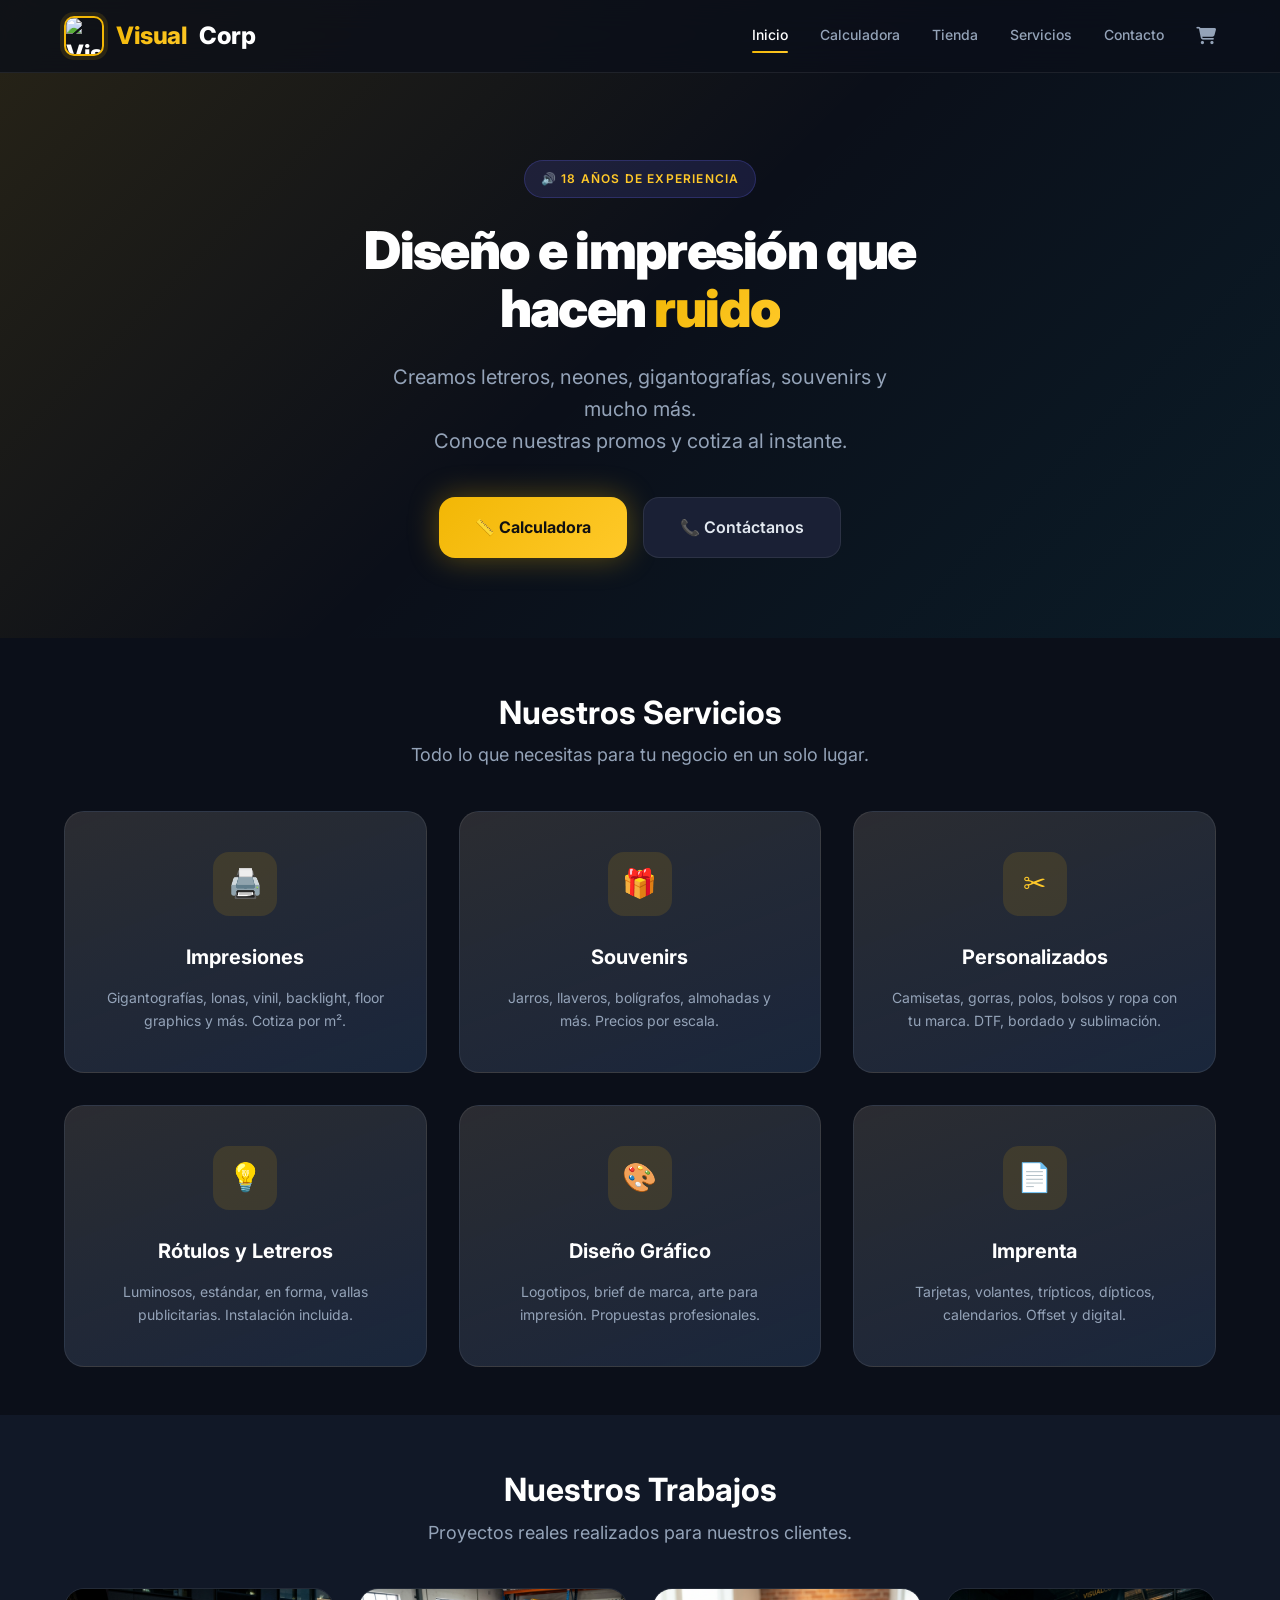
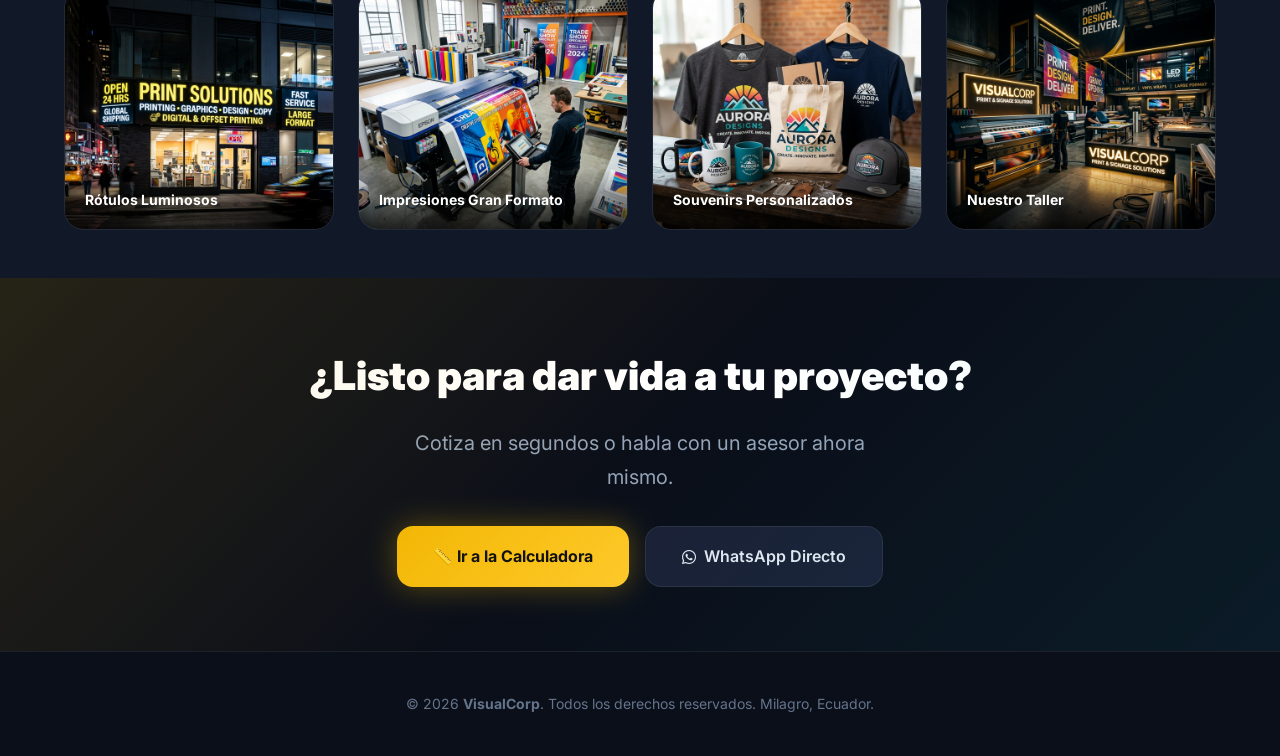
==== index.html @ a948d344 "🚀 VisualCorp-Web v1.0 — Tienda, Carrito, Auth, Admin" ====
<!DOCTYPE html>
<html lang="es">

<head>
  <meta charset="UTF-8">
  <meta name="viewport" content="width=device-width, initial-scale=1.0">
  <title>VisualCorp — Diseño e Impresión que Hacen Ruido</title>
  <meta name="description"
    content="18 años creando letreros, neones, gigantografías, souvenirs y más en Milagro, Ecuador. Cotiza tu proyecto al instante.">
  <link rel="icon"
    href="https://d1so26dimrz1o2.cloudfront.net/uploads/avatars/g32HrUdRExn93slL9Joo4T2nYbEXrN7Pog52QeH8.jpg">
  <link href="https://cdnjs.cloudflare.com/ajax/libs/font-awesome/6.5.1/css/all.min.css" rel="stylesheet">
  <link rel="stylesheet" href="css/estilos.css">
</head>

<body>

  <div id="nav-container"></div>

  <!-- ===== HERO ===== -->
  <section class="hero hero--home">
    <div class="container">
      <span class="hero__tag fade-in">🔊 18 Años de Experiencia</span>
      <h1 class="hero__title fade-in fade-in-delay-1">
        Diseño e impresión que<br>hacen <span class="accent">ruido</span>
      </h1>
      <p class="hero__sub fade-in fade-in-delay-2">
        Creamos letreros, neones, gigantografías, souvenirs y mucho más.<br>
        Conoce nuestras promos y cotiza al instante.
      </p>
      <div class="hero__actions fade-in fade-in-delay-3">
        <a href="calculadora.html" class="btn btn--primary btn--lg">📏 Calculadora</a>
        <a href="contacto.html" class="btn btn--secondary btn--lg">📞 Contáctanos</a>
      </div>
    </div>
  </section>

  <!-- ===== CATEGORÍAS RÁPIDAS ===== -->
  <section style="padding: var(--sp-12) 0;">
    <div class="container">
      <div class="section-header" style="padding-top:0">
        <h2 style="font-size:var(--fs-2xl); color:var(--color-heading);">Nuestros <span class="accent">Servicios</span>
        </h2>
        <p>Todo lo que necesitas para tu negocio en un solo lugar.</p>
      </div>

      <div class="services-grid" style="padding-bottom:0;">
        <a href="calculadora.html" class="service-card" style="text-decoration:none;">
          <div class="service-card__icon">🖨️</div>
          <h3 class="service-card__title">Impresiones</h3>
          <p class="service-card__text">Gigantografías, lonas, vinil, backlight, floor graphics y más. Cotiza por m².
          </p>
        </a>

        <a href="tienda.html" class="service-card" style="text-decoration:none;">
          <div class="service-card__icon">🎁</div>
          <h3 class="service-card__title">Souvenirs</h3>
          <p class="service-card__text">Jarros, llaveros, bolígrafos, almohadas y más. Precios por escala.</p>
        </a>

        <a href="servicios.html" class="service-card" style="text-decoration:none;">
          <div class="service-card__icon">✂️</div>
          <h3 class="service-card__title">Personalizados</h3>
          <p class="service-card__text">Camisetas, gorras, polos, bolsos y ropa con tu marca. DTF, bordado y
            sublimación.</p>
        </a>

        <a href="servicios.html" class="service-card" style="text-decoration:none;">
          <div class="service-card__icon">💡</div>
          <h3 class="service-card__title">Rótulos y Letreros</h3>
          <p class="service-card__text">Luminosos, estándar, en forma, vallas publicitarias. Instalación incluida.</p>
        </a>

        <a href="servicios.html" class="service-card" style="text-decoration:none;">
          <div class="service-card__icon">🎨</div>
          <h3 class="service-card__title">Diseño Gráfico</h3>
          <p class="service-card__text">Logotipos, brief de marca, arte para impresión. Propuestas profesionales.</p>
        </a>

        <a href="tienda.html" class="service-card" style="text-decoration:none;">
          <div class="service-card__icon">📄</div>
          <h3 class="service-card__title">Imprenta</h3>
          <p class="service-card__text">Tarjetas, volantes, trípticos, dípticos, calendarios. Offset y digital.</p>
        </a>
      </div>
    </div>
  </section>

  <!-- ===== GALERÍA DE TRABAJOS ===== -->
  <section style="padding: var(--sp-12) 0; background: var(--color-bg-alt);">
    <div class="container">
      <div class="section-header" style="padding-top:0">
        <h2 style="font-size:var(--fs-2xl); color:var(--color-heading);">Nuestros <span class="accent">Trabajos</span>
        </h2>
        <p>Proyectos reales realizados para nuestros clientes.</p>
      </div>

      <div class="gallery-grid">
        <div class="gallery-item fade-in">
          <img src="img/rotulos.png" alt="Rótulos luminosos" class="gallery-image" loading="lazy">
          <div class="gallery-overlay">
            <span class="gallery-label">Rótulos Luminosos</span>
          </div>
        </div>
        <div class="gallery-item fade-in fade-in-delay-1">
          <img src="img/banners.png" alt="Banners e impresiones" class="gallery-image" loading="lazy">
          <div class="gallery-overlay">
            <span class="gallery-label">Impresiones Gran Formato</span>
          </div>
        </div>
        <div class="gallery-item fade-in fade-in-delay-2">
          <img src="img/souvenirs.png" alt="Souvenirs personalizados" class="gallery-image" loading="lazy">
          <div class="gallery-overlay">
            <span class="gallery-label">Souvenirs Personalizados</span>
          </div>
        </div>
        <div class="gallery-item fade-in fade-in-delay-3">
          <img src="img/hero.png" alt="Taller VisualCorp" class="gallery-image" loading="lazy">
          <div class="gallery-overlay">
            <span class="gallery-label">Nuestro Taller</span>
          </div>
        </div>
      </div>
    </div>
  </section>

  <!-- ===== CTA FINAL ===== -->
  <section class="cta-section">
    <div class="container" style="text-align:center; padding:var(--sp-16) 0;">
      <h2 style="font-size:var(--fs-3xl); font-weight:900; color:var(--color-heading); margin-bottom:var(--sp-4);">
        ¿Listo para dar vida a tu <span class="accent">proyecto</span>?
      </h2>
      <p
        style="color:var(--color-text-muted); font-size:var(--fs-lg); margin-bottom:var(--sp-8); max-width:500px; margin-inline:auto;">
        Cotiza en segundos o habla con un asesor ahora mismo.
      </p>
      <div class="hero__actions">
        <a href="calculadora.html" class="btn btn--primary btn--lg">📏 Ir a la Calculadora</a>
        <a href="https://wa.me/593997078212" target="_blank" class="btn btn--secondary btn--lg"><i
            class="fa-brands fa-whatsapp"></i> WhatsApp Directo</a>
      </div>
    </div>
  </section>

  <!-- Footer -->
  <footer class="site-footer">
    <div class="container">
      <p>&copy; 2026 <strong>VisualCorp</strong>. Todos los derechos reservados. Milagro, Ecuador.</p>
    </div>
  </footer>

  <script src="https://cdn.jsdelivr.net/npm/@supabase/supabase-js@2"></script>
  <script src="js/supabase.js"></script>
  <script src="js/carrito.js"></script>
  <script src="js/auth.js"></script>
  <script src="js/menu.js"></script>
</body>

</html>
---- css/estilos.css ----
/* ========================================
   VisualCorp-Web — Design System
   ======================================== */

/* --- Google Fonts --- */
@import url('https://fonts.googleapis.com/css2?family=Inter:wght@300;400;500;600;700;800;900&display=swap');

/* --- Custom Properties --- */
:root {
  /* Brand Colors */
  --color-bg: #0b0f19;
  --color-bg-alt: #111827;
  --color-surface: #1a2035;
  --color-surface-alt: #1f2b45;
  --color-border: rgba(255, 255, 255, .08);
  --color-border-hover: rgba(255, 255, 255, .18);

  --color-text: #e2e8f0;
  --color-text-muted: #94a3b8;
  --color-text-dim: #64748b;
  --color-heading: #ffffff;

  --color-accent: #f2b705;
  --color-accent-hover: #ffc929;
  --color-accent-glow: rgba(242, 183, 5, .35);
  --color-secondary: #06b6d4;
  --color-success: #22c55e;
  --color-warning: #f59e0b;
  --color-danger: #ef4444;

  --gradient-brand: linear-gradient(135deg, #f2b705, #ffc929);
  --gradient-card: linear-gradient(160deg, rgba(242, 183, 5, .08), rgba(6, 182, 212, .04));
  --gradient-hero: linear-gradient(135deg, rgba(242, 183, 5, .12) 0%, transparent 50%, rgba(6, 182, 212, .08) 100%);

  /* Typography */
  --font-family: 'Inter', system-ui, -apple-system, sans-serif;
  --fs-xs: .75rem;
  --fs-sm: .875rem;
  --fs-base: 1rem;
  --fs-md: 1.125rem;
  --fs-lg: 1.25rem;
  --fs-xl: 1.5rem;
  --fs-2xl: 2rem;
  --fs-3xl: 2.5rem;
  --fs-4xl: 3.25rem;

  /* Spacing */
  --sp-1: .25rem;
  --sp-2: .5rem;
  --sp-3: .75rem;
  --sp-4: 1rem;
  --sp-5: 1.25rem;
  --sp-6: 1.5rem;
  --sp-8: 2rem;
  --sp-10: 2.5rem;
  --sp-12: 3rem;
  --sp-16: 4rem;
  --sp-20: 5rem;

  /* Radii */
  --radius-sm: .375rem;
  --radius-md: .625rem;
  --radius-lg: 1rem;
  --radius-xl: 1.25rem;
  --radius-full: 9999px;

  /* Shadows */
  --shadow-sm: 0 1px 3px rgba(0, 0, 0, .4);
  --shadow-md: 0 4px 14px rgba(0, 0, 0, .45);
  --shadow-lg: 0 10px 40px rgba(0, 0, 0, .5);
  --shadow-glow: 0 0 30px var(--color-accent-glow);

  /* Transitions */
  --ease-out: cubic-bezier(.22, 1, .36, 1);
  --duration: .3s;
}

/* --- Reset & Base --- */
*,
*::before,
*::after {
  box-sizing: border-box;
  margin: 0;
  padding: 0;
}

html {
  font-size: 16px;
  scroll-behavior: smooth;
  -webkit-font-smoothing: antialiased;
  -moz-osx-font-smoothing: grayscale;
}

body {
  font-family: var(--font-family);
  background: var(--color-bg);
  color: var(--color-text);
  line-height: 1.7;
  min-height: 100vh;
  overflow-x: hidden;
}

img {
  max-width: 100%;
  display: block;
}

a {
  color: var(--color-accent-hover);
  text-decoration: none;
  transition: color var(--duration) var(--ease-out);
}

a:hover {
  color: var(--color-secondary);
}

/* --- Container --- */
.container {
  width: 100%;
  max-width: 1200px;
  margin: 0 auto;
  padding: 0 var(--sp-6);
}

/* ========================================
   NAVIGATION
   ======================================== */
.site-header {
  position: fixed;
  inset-inline: 0;
  top: 0;
  z-index: 1000;
  background: rgba(11, 15, 25, .82);
  backdrop-filter: blur(16px) saturate(1.4);
  -webkit-backdrop-filter: blur(16px) saturate(1.4);
  border-bottom: 1px solid var(--color-border);
  transition: background var(--duration) var(--ease-out);
}

.nav {
  display: flex;
  align-items: center;
  justify-content: space-between;
  height: 72px;
}

.nav__logo {
  font-weight: 800;
  font-size: var(--fs-xl);
  color: var(--color-heading);
  letter-spacing: -.02em;
}

.nav__logo span {
  background: var(--gradient-brand);
  -webkit-background-clip: text;
  -webkit-text-fill-color: transparent;
  background-clip: text;
}

.nav__links {
  display: flex;
  gap: var(--sp-8);
  list-style: none;
}

.nav__link {
  position: relative;
  font-size: var(--fs-sm);
  font-weight: 500;
  color: var(--color-text-muted);
  padding: var(--sp-2) 0;
  transition: color var(--duration) var(--ease-out);
}

.nav__link::after {
  content: '';
  position: absolute;
  bottom: -2px;
  left: 0;
  width: 0;
  height: 2px;
  background: var(--gradient-brand);
  border-radius: var(--radius-full);
  transition: width var(--duration) var(--ease-out);
}

.nav__link:hover,
.nav__link.active {
  color: var(--color-heading);
}

.nav__link:hover::after,
.nav__link.active::after {
  width: 100%;
}

/* Hamburger */
.nav__hamburger {
  display: none;
  flex-direction: column;
  gap: 5px;
  background: none;
  border: none;
  cursor: pointer;
  padding: var(--sp-2);
}

.nav__hamburger span {
  display: block;
  width: 24px;
  height: 2px;
  background: var(--color-text);
  border-radius: var(--radius-full);
  transition: transform var(--duration) var(--ease-out), opacity var(--duration);
}

.nav__hamburger.open span:nth-child(1) {
  transform: translateY(7px) rotate(45deg);
}

.nav__hamburger.open span:nth-child(2) {
  opacity: 0;
}

.nav__hamburger.open span:nth-child(3) {
  transform: translateY(-7px) rotate(-45deg);
}

/* ========================================
   HERO
   ======================================== */
.hero {
  padding: 10rem 0 5rem;
  text-align: center;
  position: relative;
  overflow: hidden;
}

.hero::before {
  content: '';
  position: absolute;
  inset: 0;
  background: var(--gradient-hero);
  pointer-events: none;
}

.hero__tag {
  display: inline-block;
  background: rgba(99, 102, 241, .15);
  color: var(--color-accent-hover);
  font-size: var(--fs-xs);
  font-weight: 600;
  text-transform: uppercase;
  letter-spacing: .1em;
  padding: var(--sp-2) var(--sp-4);
  border-radius: var(--radius-full);
  margin-bottom: var(--sp-6);
  border: 1px solid rgba(99, 102, 241, .25);
}

.hero__title {
  font-size: var(--fs-4xl);
  font-weight: 900;
  color: var(--color-heading);
  line-height: 1.1;
  letter-spacing: -.03em;
  margin-bottom: var(--sp-6);
  max-width: 700px;
  margin-inline: auto;
}

.hero__title .accent {
  background: var(--gradient-brand);
  -webkit-background-clip: text;
  -webkit-text-fill-color: transparent;
  background-clip: text;
}

.hero__sub {
  color: var(--color-text-muted);
  font-size: var(--fs-lg);
  max-width: 560px;
  margin: 0 auto var(--sp-10);
  line-height: 1.6;
}

/* ========================================
   BUTTONS
   ======================================== */
.btn {
  display: inline-flex;
  align-items: center;
  justify-content: center;
  gap: var(--sp-2);
  font-family: var(--font-family);
  font-weight: 600;
  font-size: var(--fs-sm);
  padding: .75rem 1.75rem;
  border-radius: var(--radius-md);
  border: none;
  cursor: pointer;
  transition: all var(--duration) var(--ease-out);
  text-decoration: none;
}

.btn--primary {
  background: var(--gradient-brand);
  color: #fff;
  box-shadow: var(--shadow-glow);
}

.btn--primary:hover {
  transform: translateY(-2px);
  box-shadow: 0 0 40px var(--color-accent-glow);
}

.btn--secondary {
  background: var(--color-surface);
  color: var(--color-text);
  border: 1px solid var(--color-border);
}

.btn--secondary:hover {
  border-color: var(--color-border-hover);
  background: var(--color-surface-alt);
  transform: translateY(-2px);
}

.btn--lg {
  padding: 1rem 2.25rem;
  font-size: var(--fs-base);
  border-radius: var(--radius-lg);
}

/* ========================================
   CARDS
   ======================================== */
.card {
  background: var(--gradient-card), var(--color-surface);
  border: 1px solid var(--color-border);
  border-radius: var(--radius-xl);
  padding: var(--sp-8);
  transition: all var(--duration) var(--ease-out);
}

.card:hover {
  border-color: var(--color-border-hover);
  transform: translateY(-4px);
  box-shadow: var(--shadow-lg);
}

.card__icon {
  width: 56px;
  height: 56px;
  display: flex;
  align-items: center;
  justify-content: center;
  border-radius: var(--radius-lg);
  background: rgba(242, 183, 5, .12);
  color: var(--color-accent-hover);
  font-size: var(--fs-xl);
  margin-bottom: var(--sp-5);
}

.card__title {
  font-size: var(--fs-lg);
  font-weight: 700;
  color: var(--color-heading);
  margin-bottom: var(--sp-3);
}

.card__text {
  color: var(--color-text-muted);
  font-size: var(--fs-sm);
  line-height: 1.6;
}

/* ========================================
   CALCULATOR PANEL
   ======================================== */
.calculator {
  background: var(--gradient-card), var(--color-surface);
  border: 1px solid var(--color-border);
  border-radius: var(--radius-xl);
  padding: var(--sp-10);
  max-width: 860px;
  margin: 0 auto;
  box-shadow: var(--shadow-lg);
}

.calculator__header {
  text-align: center;
  margin-bottom: var(--sp-8);
}

.calculator__header h2 {
  font-size: var(--fs-2xl);
  font-weight: 800;
  color: var(--color-heading);
  margin-bottom: var(--sp-2);
}

.calculator__header p {
  color: var(--color-text-muted);
  font-size: var(--fs-sm);
}

.form-group {
  margin-bottom: var(--sp-6);
}

.form-group label {
  display: block;
  font-size: var(--fs-sm);
  font-weight: 600;
  color: var(--color-text);
  margin-bottom: var(--sp-2);
}

.form-row {
  display: grid;
  grid-template-columns: repeat(auto-fit, minmax(200px, 1fr));
  gap: var(--sp-5);
}

select,
input[type="number"],
input[type="text"] {
  width: 100%;
  background: var(--color-bg-alt);
  border: 1px solid var(--color-border);
  border-radius: var(--radius-md);
  color: var(--color-text);
  font-family: var(--font-family);
  font-size: var(--fs-sm);
  padding: .75rem 1rem;
  transition: border-color var(--duration) var(--ease-out), box-shadow var(--duration);
  outline: none;
  appearance: none;
  -webkit-appearance: none;
}

select {
  background-image: url("data:image/svg+xml,%3Csvg xmlns='http://www.w3.org/2000/svg' width='12' height='12' fill='%2394a3b8'%3E%3Cpath d='M6 8.825L.35 3.175l.7-.7L6 7.425l4.95-4.95.7.7z'/%3E%3C/svg%3E");
  background-repeat: no-repeat;
  background-position: right 1rem center;
  padding-right: 2.5rem;
}

select:focus,
input:focus {
  border-color: var(--color-accent);
  box-shadow: 0 0 0 3px var(--color-accent-glow);
}

/* Result Panel */
.result-panel {
  background: var(--color-bg-alt);
  border: 1px solid var(--color-border);
  border-radius: var(--radius-lg);
  padding: var(--sp-8);
  margin-top: var(--sp-8);
  text-align: center;
  position: relative;
  overflow: hidden;
}

.result-panel::before {
  content: '';
  position: absolute;
  top: 0;
  left: 0;
  right: 0;
  height: 3px;
  background: var(--gradient-brand);
}

.result-panel__label {
  font-size: var(--fs-sm);
  color: var(--color-text-muted);
  text-transform: uppercase;
  letter-spacing: .08em;
  font-weight: 600;
  margin-bottom: var(--sp-2);
}

.result-panel__prices {
  display: grid;
  grid-template-columns: repeat(3, 1fr);
  gap: var(--sp-6);
  margin-top: var(--sp-4);
}

.result-panel__price-col {
  padding: var(--sp-4);
  border-radius: var(--radius-md);
  background: var(--color-surface);
  border: 1px solid var(--color-border);
}

.result-panel__price-col .tier-label {
  font-size: var(--fs-xs);
  font-weight: 600;
  color: var(--color-text-muted);
  text-transform: uppercase;
  letter-spacing: .06em;
  margin-bottom: var(--sp-1);
}

.result-panel__price-col .tier-value {
  font-size: var(--fs-2xl);
  font-weight: 800;
  color: var(--color-heading);
}

.result-panel__price-col .tier-value .currency {
  font-size: var(--fs-lg);
  color: var(--color-accent-hover);
  margin-right: 2px;
}

.result-panel__price-col.highlight {
  border-color: var(--color-accent);
  box-shadow: 0 0 20px var(--color-accent-glow);
}

/* ========================================
   PRODUCT GRID  (tienda)
   ======================================== */
.section-header {
  text-align: center;
  padding: 7rem 0 var(--sp-10);
}

.section-header h1 {
  font-size: var(--fs-3xl);
  font-weight: 900;
  color: var(--color-heading);
  letter-spacing: -.02em;
  margin-bottom: var(--sp-3);
}

.section-header p {
  color: var(--color-text-muted);
  font-size: var(--fs-md);
  max-width: 520px;
  margin: 0 auto;
}

/* Filter Tabs */
.filter-tabs {
  display: flex;
  justify-content: center;
  gap: var(--sp-3);
  margin-bottom: var(--sp-10);
  flex-wrap: wrap;
}

.filter-tab {
  padding: .55rem 1.4rem;
  border-radius: var(--radius-full);
  font-size: var(--fs-sm);
  font-weight: 600;
  border: 1px solid var(--color-border);
  background: transparent;
  color: var(--color-text-muted);
  cursor: pointer;
  font-family: var(--font-family);
  transition: all var(--duration) var(--ease-out);
}

.filter-tab:hover {
  border-color: var(--color-border-hover);
  color: var(--color-text);
}

.filter-tab.active {
  background: var(--gradient-brand);
  border-color: transparent;
  color: #fff;
}

.product-grid {
  display: grid;
  grid-template-columns: repeat(auto-fill, minmax(300px, 1fr));
  gap: var(--sp-8);
  padding-bottom: var(--sp-16);
}

/* Product Card */
.product-card {
  background: var(--gradient-card), var(--color-surface);
  border: 1px solid var(--color-border);
  border-radius: var(--radius-xl);
  overflow: hidden;
  transition: all var(--duration) var(--ease-out);
  display: flex;
  flex-direction: column;
}

.product-card:hover {
  transform: translateY(-6px);
  box-shadow: var(--shadow-lg);
  border-color: var(--color-border-hover);
}

.product-card__img {
  width: 100%;
  height: 220px;
  object-fit: cover;
  background: var(--color-bg-alt);
}

.product-card__body {
  padding: var(--sp-6);
  flex: 1;
  display: flex;
  flex-direction: column;
}

.product-card__code {
  font-size: var(--fs-xs);
  color: var(--color-accent-hover);
  font-weight: 600;
  letter-spacing: .04em;
  margin-bottom: var(--sp-1);
}

.product-card__name {
  font-size: var(--fs-lg);
  font-weight: 700;
  color: var(--color-heading);
  margin-bottom: var(--sp-4);
}

.product-card__sub {
  font-size: var(--fs-xs);
  color: var(--color-text-dim);
  margin-bottom: var(--sp-2);
}

/* Price Scale Table inside product card */
.price-table {
  width: 100%;
  border-collapse: collapse;
  margin-top: auto;
  font-size: var(--fs-xs);
}

.price-table th {
  text-align: left;
  padding: var(--sp-2) var(--sp-3);
  color: var(--color-text-dim);
  font-weight: 600;
  text-transform: uppercase;
  letter-spacing: .05em;
  border-bottom: 1px solid var(--color-border);
}

.price-table td {
  padding: var(--sp-2) var(--sp-3);
  color: var(--color-text);
  border-bottom: 1px solid var(--color-border);
}

.price-table tr:last-child td {
  border-bottom: none;
}

.price-table .price-highlight {
  color: var(--color-success);
  font-weight: 700;
}

/* ========================================
   SERVICES PAGE
   ======================================== */
.services-grid {
  display: grid;
  grid-template-columns: repeat(auto-fill, minmax(280px, 1fr));
  gap: var(--sp-8);
  padding-bottom: var(--sp-16);
}

.service-card {
  background: var(--gradient-card), var(--color-surface);
  border: 1px solid var(--color-border);
  border-radius: var(--radius-xl);
  padding: var(--sp-10) var(--sp-8);
  text-align: center;
  transition: all var(--duration) var(--ease-out);
  position: relative;
  overflow: hidden;
}

.service-card::before {
  content: '';
  position: absolute;
  top: 0;
  left: 0;
  right: 0;
  height: 3px;
  background: var(--gradient-brand);
  transform: scaleX(0);
  transition: transform var(--duration) var(--ease-out);
}

.service-card:hover::before {
  transform: scaleX(1);
}

.service-card:hover {
  transform: translateY(-6px);
  box-shadow: var(--shadow-lg);
  border-color: var(--color-border-hover);
}

.service-card__icon {
  width: 64px;
  height: 64px;
  margin: 0 auto var(--sp-6);
  display: flex;
  align-items: center;
  justify-content: center;
  border-radius: var(--radius-lg);
  background: rgba(242, 183, 5, .12);
  font-size: 1.75rem;
}

.service-card__title {
  font-size: var(--fs-lg);
  font-weight: 700;
  color: var(--color-heading);
  margin-bottom: var(--sp-3);
}

.service-card__text {
  color: var(--color-text-muted);
  font-size: var(--fs-sm);
  line-height: 1.65;
}

/* ========================================
   SKELETON LOADER
   ======================================== */
.skeleton {
  background: var(--color-surface-alt);
  border-radius: var(--radius-md);
  position: relative;
  overflow: hidden;
}

.skeleton::after {
  content: '';
  position: absolute;
  inset: 0;
  background: linear-gradient(90deg, transparent, rgba(255, 255, 255, .04), transparent);
  animation: shimmer 1.5s infinite;
}

@keyframes shimmer {
  0% {
    transform: translateX(-100%);
  }

  100% {
    transform: translateX(100%);
  }
}

.skeleton--text {
  height: 14px;
  width: 80%;
  margin-bottom: var(--sp-3);
}

.skeleton--title {
  height: 22px;
  width: 60%;
  margin-bottom: var(--sp-4);
}

.skeleton--img {
  height: 220px;
  width: 100%;
  border-radius: var(--radius-xl) var(--radius-xl) 0 0;
}

.skeleton--card {
  height: 380px;
  border-radius: var(--radius-xl);
}

/* ========================================
   FOOTER
   ======================================== */
.site-footer {
  border-top: 1px solid var(--color-border);
  padding: var(--sp-10) 0;
  text-align: center;
  color: var(--color-text-dim);
  font-size: var(--fs-sm);
}

.site-footer a {
  color: var(--color-accent-hover);
}

/* ========================================
   FADE-IN ANIMATION
   ======================================== */
.fade-in {
  opacity: 0;
  transform: translateY(18px);
  animation: fadeInUp .6s var(--ease-out) forwards;
}

@keyframes fadeInUp {
  to {
    opacity: 1;
    transform: translateY(0);
  }
}

.fade-in-delay-1 {
  animation-delay: .1s;
}

.fade-in-delay-2 {
  animation-delay: .2s;
}

.fade-in-delay-3 {
  animation-delay: .3s;
}

.fade-in-delay-4 {
  animation-delay: .4s;
}

/* ========================================
   EMPTY / ERROR STATES
   ======================================== */
.empty-state {
  text-align: center;
  padding: var(--sp-16) var(--sp-8);
  color: var(--color-text-muted);
}

.empty-state__icon {
  font-size: 3rem;
  margin-bottom: var(--sp-4);
  opacity: .5;
}

.empty-state__title {
  font-size: var(--fs-xl);
  font-weight: 700;
  color: var(--color-heading);
  margin-bottom: var(--sp-3);
}

.empty-state__text {
  max-width: 400px;
  margin: 0 auto;
  font-size: var(--fs-sm);
  line-height: 1.6;
}

/* ========================================
   RESPONSIVE
   ======================================== */
@media (max-width: 768px) {
  .nav__links {
    position: fixed;
    top: 72px;
    left: 0;
    right: 0;
    bottom: 0;
    flex-direction: column;
    background: rgba(11, 15, 25, .96);
    backdrop-filter: blur(16px);
    padding: var(--sp-10) var(--sp-6);
    gap: var(--sp-6);
    transform: translateX(100%);
    transition: transform var(--duration) var(--ease-out);
  }

  .nav__links.open {
    transform: translateX(0);
  }

  .nav__hamburger {
    display: flex;
  }

  .hero__title {
    font-size: var(--fs-2xl);
  }

  .hero__sub {
    font-size: var(--fs-base);
  }

  .result-panel__prices {
    grid-template-columns: 1fr;
  }

  .form-row {
    grid-template-columns: 1fr;
  }

  .calculator {
    padding: var(--sp-6);
  }
}

@media (max-width: 480px) {
  .hero {
    padding: 7rem 0 3rem;
  }

  .hero__title {
    font-size: var(--fs-xl);
  }

  .filter-tabs {
    gap: var(--sp-2);
  }

  .product-grid {
    grid-template-columns: 1fr;
  }
}

/* ========================================
   CALCULATOR: DUAL-PANEL GRID
   ======================================== */
.calc-grid {
  display: grid;
  grid-template-columns: 1fr 1fr;
  gap: var(--sp-8);
  align-items: start;
}

.calc-grid .calculator {
  max-width: none;
}

/* Top controls bar */
.calc-top-controls {
  display: flex;
  align-items: center;
  justify-content: space-between;
  flex-wrap: wrap;
  gap: var(--sp-4);
  background: var(--color-surface);
  border: 1px solid var(--color-border);
  border-radius: var(--radius-lg);
  padding: var(--sp-4) var(--sp-6);
}

.chip-group {
  display: flex;
  gap: var(--sp-5);
  flex-wrap: wrap;
  align-items: center;
}

.chip {
  display: flex;
  align-items: center;
  gap: var(--sp-2);
}

.chip label {
  font-size: var(--fs-xs);
  font-weight: 600;
  color: var(--color-text-muted);
  white-space: nowrap;
}

.chip input,
.chip select {
  width: auto;
  min-width: 80px;
  padding: .45rem .75rem;
  font-size: var(--fs-xs);
}

/* Pills (design selector) */
.pill-group {
  display: flex;
  flex-wrap: wrap;
  gap: var(--sp-2);
  align-items: center;
}

.pill {
  display: inline-flex;
  align-items: center;
  padding: .45rem 1rem;
  border-radius: var(--radius-full);
  font-family: var(--font-family);
  font-size: var(--fs-xs);
  font-weight: 600;
  border: 1px solid var(--color-border);
  background: transparent;
  color: var(--color-text-muted);
  cursor: pointer;
  transition: all var(--duration) var(--ease-out);
}

.pill:hover {
  border-color: var(--color-border-hover);
  color: var(--color-text);
}

.pill.active {
  background: var(--gradient-brand);
  border-color: transparent;
  color: #fff;
}

.pill-input {
  width: 80px !important;
  min-width: auto !important;
  padding: .45rem .75rem !important;
  font-size: var(--fs-xs) !important;
  border-radius: var(--radius-full) !important;
}

/* Badge / message */
.form-msg {
  display: flex;
  align-items: center;
  gap: var(--sp-2);
  margin-bottom: var(--sp-4);
  font-size: var(--fs-xs);
  color: var(--color-text-muted);
}

.badge-dot {
  display: inline-block;
  width: 8px;
  height: 8px;
  border-radius: 50%;
  flex-shrink: 0;
}

/* Divider line */
.divider-line {
  border: none;
  border-top: 1px solid var(--color-border);
  margin: var(--sp-5) 0;
}

/* Total box */
.total-box {
  background: var(--color-bg-alt);
  border: 1px solid var(--color-border);
  border-radius: var(--radius-lg);
  padding: var(--sp-6);
  margin-top: var(--sp-6);
}

.kpi {
  display: flex;
  justify-content: space-between;
  align-items: center;
  padding: var(--sp-2) 0;
}

.kpi-label {
  font-size: var(--fs-sm);
  color: var(--color-text-muted);
}

.kpi-val {
  font-size: var(--fs-sm);
  font-weight: 600;
  color: var(--color-text);
  font-variant-numeric: tabular-nums;
}

.total-grand {
  display: flex;
  justify-content: space-between;
  align-items: center;
  margin-top: var(--sp-4);
  padding-top: var(--sp-4);
  border-top: 2px solid var(--color-accent);
  font-size: var(--fs-xl);
  font-weight: 900;
  color: var(--color-heading);
}

.total-grand span:last-child {
  background: var(--gradient-brand);
  -webkit-background-clip: text;
  -webkit-text-fill-color: transparent;
  background-clip: text;
}

/* ========================================
   LIGHT THEME
   ======================================== */
body.light {
  --color-bg: #f8fafc;
  --color-bg-alt: #ffffff;
  --color-surface: #ffffff;
  --color-surface-alt: #f1f5f9;
  --color-border: rgba(0, 0, 0, .1);
  --color-border-hover: rgba(0, 0, 0, .2);
  --color-text: #1e293b;
  --color-text-muted: #64748b;
  --color-text-dim: #94a3b8;
  --color-heading: #0f172a;
}

body.light .site-header {
  background: rgba(248, 250, 252, .88);
}

/* ========================================
   RESPONSIVE: CALCULATOR GRID
   ======================================== */
@media (max-width: 1100px) {
  .calc-grid {
    grid-template-columns: 1fr;
  }
}

@media (max-width: 768px) {
  .calc-top-controls {
    flex-direction: column;
    align-items: stretch;
    text-align: center;
  }

  .chip-group {
    justify-content: center;
  }

  .pill-group {
    justify-content: center;
  }
}

/* ========================================
   NAV LOGO IMAGE
   ======================================== */
.nav__logo {
  display: flex;
  align-items: center;
  gap: var(--sp-3);
}

.nav__logo-img {
  width: 40px;
  height: 40px;
  border-radius: var(--radius-md);
  object-fit: cover;
  border: 2px solid var(--color-accent);
  box-shadow: 0 0 0 4px rgba(242, 183, 5, .12);
}

/* ========================================
   HERO HOME VARIANT
   ======================================== */
.hero--home {
  padding: 10rem 0 5rem;
}

.hero__actions {
  display: flex;
  justify-content: center;
  gap: var(--sp-4);
  flex-wrap: wrap;
}

.btn--primary {
  color: #111 !important;
  font-weight: 700;
}

/* ========================================
   GALLERY GRID
   ======================================== */
.gallery-grid {
  display: grid;
  grid-template-columns: repeat(auto-fill, minmax(260px, 1fr));
  gap: var(--sp-6);
}

.gallery-item {
  position: relative;
  border-radius: var(--radius-xl);
  overflow: hidden;
  cursor: pointer;
  border: 1px solid var(--color-border);
  transition: all var(--duration) var(--ease-out);
}

.gallery-item:hover {
  transform: translateY(-4px);
  box-shadow: var(--shadow-lg);
  border-color: var(--color-accent);
}

.gallery-item img {
  width: 100%;
  height: 240px;
  object-fit: cover;
  transition: transform .4s var(--ease-out);
}

.gallery-item:hover img {
  transform: scale(1.05);
}

.gallery-overlay {
  position: absolute;
  bottom: 0;
  left: 0;
  right: 0;
  padding: var(--sp-4) var(--sp-5);
  background: linear-gradient(transparent, rgba(0, 0, 0, .8));
  pointer-events: none;
}

.gallery-label {
  font-weight: 700;
  font-size: var(--fs-sm);
  color: #fff;
}

/* ========================================
   CONTACT PAGE
   ======================================== */
.contact-columns {
  display: grid;
  grid-template-columns: 1fr 1fr;
  gap: var(--sp-8);
  align-items: start;
}

.contact-col__title {
  font-size: var(--fs-base);
  font-weight: 700;
  color: var(--color-heading);
  margin-bottom: var(--sp-5);
  display: flex;
  align-items: center;
  gap: var(--sp-2);
}

/* Link cards (contact) */
.link-card {
  display: grid;
  grid-template-columns: 48px 1fr auto;
  gap: var(--sp-4);
  align-items: center;
  text-decoration: none;
  color: var(--color-text);
  background: var(--color-surface);
  border: 1px solid var(--color-border);
  border-radius: var(--radius-lg);
  padding: var(--sp-4) var(--sp-5);
  margin-bottom: var(--sp-3);
  transition: all var(--duration) var(--ease-out);
}

.link-card:hover {
  transform: translateY(-2px);
  border-color: rgba(242, 183, 5, .4);
  box-shadow: var(--shadow-md);
}

.link-icon {
  width: 48px;
  height: 48px;
  display: grid;
  place-items: center;
  border-radius: var(--radius-md);
  border: 1px solid var(--color-border);
  font-size: 1.25rem;
}

.link-body {
  flex: 1;
}

.link-label {
  font-weight: 700;
  font-size: var(--fs-sm);
}

.link-sub {
  color: var(--color-text-muted);
  font-size: var(--fs-xs);
  margin-top: 2px;
}

.link-cta {
  font-weight: 700;
  font-size: var(--fs-sm);
  white-space: nowrap;
}

/* Info grid (contact info) */
.info-grid {
  display: grid;
  grid-template-columns: repeat(auto-fit, minmax(260px, 1fr));
  gap: var(--sp-6);
}

.info-item {
  display: flex;
  align-items: flex-start;
  gap: var(--sp-4);
}

/* CTA Section */
.cta-section {
  position: relative;
  overflow: hidden;
}

.cta-section::before {
  content: '';
  position: absolute;
  inset: 0;
  background: var(--gradient-hero);
  pointer-events: none;
}

/* ========================================
   RESPONSIVE: NEW COMPONENTS
   ======================================== */
@media (max-width: 768px) {
  .contact-columns {
    grid-template-columns: 1fr;
  }

  .hero--home {
    padding: 8rem 0 3rem;
  }

  .gallery-grid {
    grid-template-columns: 1fr 1fr;
  }

  .link-card {
    grid-template-columns: 40px 1fr;
  }

  .link-cta {
    display: none;
  }
}

@media (max-width: 480px) {
  .gallery-grid {
    grid-template-columns: 1fr;
  }

  .hero__actions {
    flex-direction: column;
    align-items: center;
  }
}

/* ========================================
   STORE CONTROLS (search, sort)
   ======================================== */
.store-controls {
  display: flex;
  gap: var(--sp-4);
  align-items: center;
  flex-wrap: wrap;
}

.search-box {
  flex: 1;
  min-width: 200px;
  position: relative;
}

.search-box__icon {
  position: absolute;
  left: 16px;
  top: 50%;
  transform: translateY(-50%);
  color: var(--color-text-dim);
  font-size: .9rem;
}

.search-box__input {
  width: 100%;
  background: var(--color-surface);
  border: 1px solid var(--color-border);
  border-radius: var(--radius-lg);
  padding: var(--sp-3) var(--sp-4) var(--sp-3) 44px;
  color: var(--color-text);
  font-size: var(--fs-sm);
  font-family: inherit;
  transition: border-color var(--duration);
}

.search-box__input:focus {
  outline: none;
  border-color: var(--color-accent);
  box-shadow: 0 0 0 3px var(--color-accent-glow);
}

.sort-control {
  display: flex;
  align-items: center;
  gap: var(--sp-2);
  color: var(--color-text-dim);
}

.sort-control select {
  background: var(--color-surface);
  border: 1px solid var(--color-border);
  border-radius: var(--radius-md);
  padding: var(--sp-3) var(--sp-4);
  color: var(--color-text);
  font-family: inherit;
  font-size: var(--fs-sm);
  cursor: pointer;
}

/* ========================================
   STORE LAYOUT (sidebar + grid)
   ======================================== */
.store-layout {
  display: grid;
  grid-template-columns: 240px 1fr;
  gap: var(--sp-8);
  align-items: start;
}

.store-sidebar {
  position: sticky;
  top: 100px;
  background: var(--color-surface);
  border: 1px solid var(--color-border);
  border-radius: var(--radius-xl);
  padding: var(--sp-5);
}

.store-sidebar__title {
  font-size: var(--fs-sm);
  font-weight: 700;
  color: var(--color-heading);
  margin-bottom: var(--sp-4);
  text-transform: uppercase;
  letter-spacing: .05em;
}

.cat-btn {
  display: flex;
  align-items: center;
  gap: var(--sp-2);
  width: 100%;
  text-align: left;
  background: transparent;
  border: none;
  border-radius: var(--radius-md);
  padding: var(--sp-2) var(--sp-3);
  color: var(--color-text-muted);
  font-size: var(--fs-xs);
  font-family: inherit;
  cursor: pointer;
  margin-bottom: 2px;
  transition: all var(--duration);
}

.cat-btn:hover {
  background: rgba(255, 255, 255, .05);
  color: var(--color-text);
}

.cat-btn.active {
  background: rgba(242, 183, 5, .12);
  color: var(--color-accent);
  font-weight: 700;
}

.cat-btn--sub {
  padding-left: var(--sp-6);
  font-size: var(--fs-xs);
}

.cat-count {
  margin-left: auto;
  font-size: .7rem;
  background: rgba(255, 255, 255, .06);
  color: var(--color-text-dim);
  padding: 1px 6px;
  border-radius: 99px;
  font-weight: 600;
}

.store-info {
  font-size: var(--fs-sm);
  color: var(--color-text-dim);
  margin-bottom: var(--sp-4);
}

/* ========================================
   PRODUCT CARD — PRICE ROW & ADD TO CART
   ======================================== */
.product-card__price-row {
  display: flex;
  align-items: center;
  justify-content: space-between;
  margin-top: auto;
  padding-top: var(--sp-3);
  border-top: 1px solid var(--color-border);
}

.product-card__price {
  font-size: var(--fs-lg);
  font-weight: 800;
  color: var(--color-accent);
}

.product-card__price-label {
  font-size: var(--fs-xs);
  color: var(--color-text-dim);
  margin-left: var(--sp-1);
}

.btn-add-cart {
  background: var(--gradient-brand);
  color: #111;
  border: none;
  border-radius: var(--radius-md);
  width: 40px;
  height: 40px;
  display: grid;
  place-items: center;
  cursor: pointer;
  font-size: 1.1rem;
  transition: transform var(--duration), box-shadow var(--duration);
}

.btn-add-cart:hover {
  transform: scale(1.1);
  box-shadow: 0 4px 16px rgba(242, 183, 5, .4);
}

/* ========================================
   CART BADGE (in nav)
   ======================================== */
.cart-badge {
  position: absolute;
  top: -6px;
  right: -8px;
  background: var(--color-accent);
  color: #111;
  font-size: .65rem;
  font-weight: 800;
  width: 18px;
  height: 18px;
  border-radius: 50%;
  display: flex;
  align-items: center;
  justify-content: center;
  line-height: 1;
}

.nav__cart-link,
.nav__cart-mobile {
  position: relative;
  font-size: 1.1rem;
}

.nav__right-mobile {
  display: none;
  align-items: center;
  gap: var(--sp-3);
}

/* ========================================
   CART PAGE
   ======================================== */
.cart-layout {
  display: grid;
  grid-template-columns: 1fr 340px;
  gap: var(--sp-8);
  align-items: start;
}

.cart-summary {
  position: sticky;
  top: 100px;
  background: var(--color-surface);
  border: 1px solid var(--color-border);
  border-radius: var(--radius-xl);
  padding: var(--sp-6);
}

.cart-item {
  display: grid;
  grid-template-columns: 80px 1fr auto auto 40px;
  gap: var(--sp-4);
  align-items: center;
  background: var(--color-surface);
  border: 1px solid var(--color-border);
  border-radius: var(--radius-lg);
  padding: var(--sp-4);
  margin-bottom: var(--sp-3);
  transition: border-color var(--duration);
}

.cart-item:hover {
  border-color: rgba(242, 183, 5, .3);
}

.cart-item__img {
  width: 80px;
  height: 80px;
  object-fit: cover;
  border-radius: var(--radius-md);
}

.cart-item__name {
  margin: 0;
  font-size: var(--fs-sm);
  font-weight: 700;
  color: var(--color-heading);
}

.cart-item__sub {
  font-size: var(--fs-xs);
  color: var(--color-text-dim);
}

.cart-item__price {
  font-size: var(--fs-xs);
  color: var(--color-accent);
  font-weight: 600;
}

.cart-item__qty {
  display: flex;
  align-items: center;
  gap: var(--sp-2);
}

.qty-btn {
  width: 32px;
  height: 32px;
  border-radius: var(--radius-md);
  border: 1px solid var(--color-border);
  background: var(--color-bg-alt);
  color: var(--color-text);
  font-size: 1.1rem;
  cursor: pointer;
  display: grid;
  place-items: center;
  font-family: inherit;
  transition: all var(--duration);
}

.qty-btn:hover {
  border-color: var(--color-accent);
  color: var(--color-accent);
}

.qty-val {
  font-weight: 700;
  min-width: 24px;
  text-align: center;
}

.cart-item__total {
  font-weight: 800;
  color: var(--color-heading);
  font-size: var(--fs-base);
  white-space: nowrap;
}

.cart-item__remove {
  background: transparent;
  border: none;
  color: var(--color-text-dim);
  cursor: pointer;
  font-size: 1rem;
  padding: var(--sp-2);
  border-radius: var(--radius-md);
  transition: color var(--duration);
}

.cart-item__remove:hover {
  color: var(--color-danger);
}

.total-grand {
  display: flex;
  justify-content: space-between;
  font-size: var(--fs-xl);
  font-weight: 900;
  color: var(--color-heading);
  padding-top: var(--sp-4);
}

/* ========================================
   RESPONSIVE: STORE & CART
   ======================================== */
@media (max-width: 900px) {
  .store-layout {
    grid-template-columns: 1fr;
  }

  .store-sidebar {
    position: static;
    display: flex;
    flex-wrap: wrap;
    gap: var(--sp-2);
    padding: var(--sp-3);
  }

  .store-sidebar__title {
    width: 100%;
    margin-bottom: var(--sp-2);
  }

  .cat-btn {
    width: auto;
    padding: var(--sp-2) var(--sp-3);
  }

  .cat-btn--sub {
    padding-left: var(--sp-3);
  }
}

@media (max-width: 768px) {
  .cart-layout {
    grid-template-columns: 1fr;
  }

  .cart-summary {
    position: static;
  }

  .cart-item {
    grid-template-columns: 60px 1fr auto;
    gap: var(--sp-2);
  }

  .cart-item__qty {
    grid-column: 2;
  }

  .cart-item__total {
    grid-column: 3;
  }

  .cart-item__remove {
    grid-column: 3;
    grid-row: 1;
    justify-self: end;
  }

  .nav__right-mobile {
    display: flex;
  }

  .nav__cart-link {
    display: none;
  }
}

@media (max-width: 480px) {
  .store-controls {
    flex-direction: column;
  }

  .search-box {
    width: 100%;
  }
}

/* ========================================
   AUTH PAGE
   ======================================== */
.auth-page {
  display: flex;
  justify-content: center;
  align-items: center;
  min-height: 80vh;
  padding: var(--sp-8);
}

.auth-card {
  background: var(--color-surface);
  border: 1px solid var(--color-border);
  border-radius: var(--radius-2xl);
  padding: var(--sp-8);
  width: 100%;
  max-width: 440px;
  box-shadow: var(--shadow-lg);
}

.auth-logo {
  display: flex;
  align-items: center;
  justify-content: center;
  gap: var(--sp-3);
  margin-bottom: var(--sp-6);
}

.auth-logo img {
  width: 48px;
  height: 48px;
  border-radius: var(--radius-md);
  border: 2px solid var(--color-accent);
}

.auth-logo h2 {
  font-size: var(--fs-xl);
  margin: 0;
}

.auth-tabs {
  display: flex;
  border-radius: var(--radius-lg);
  overflow: hidden;
  border: 1px solid var(--color-border);
  margin-bottom: var(--sp-6);
}

.auth-tab {
  flex: 1;
  padding: var(--sp-3);
  background: transparent;
  border: none;
  color: var(--color-text-muted);
  font-family: inherit;
  font-weight: 600;
  font-size: var(--fs-sm);
  cursor: pointer;
  transition: all var(--duration);
}

.auth-tab.active {
  background: rgba(242, 183, 5, .12);
  color: var(--color-accent);
}

.auth-form .form-group {
  margin-bottom: var(--sp-4);
}

.auth-form label {
  display: block;
  margin-bottom: var(--sp-2);
  font-weight: 600;
  font-size: var(--fs-sm);
  color: var(--color-text-muted);
}

.auth-form label i {
  margin-right: var(--sp-1);
  color: var(--color-accent);
}

.auth-submit {
  width: 100%;
  margin-top: var(--sp-4);
}

.auth-error {
  background: rgba(239, 68, 68, .12);
  border: 1px solid rgba(239, 68, 68, .3);
  color: #ef4444;
  padding: var(--sp-3) var(--sp-4);
  border-radius: var(--radius-md);
  font-size: var(--fs-sm);
  font-weight: 600;
}

.auth-success {
  background: rgba(34, 197, 94, .12);
  border: 1px solid rgba(34, 197, 94, .3);
  color: #22c55e;
  padding: var(--sp-3) var(--sp-4);
  border-radius: var(--radius-md);
  font-size: var(--fs-sm);
  font-weight: 600;
}

.auth-footer-text {
  text-align: center;
  font-size: var(--fs-xs);
  color: var(--color-text-dim);
  margin-top: var(--sp-6);
  margin-bottom: 0;
}

/* ========================================
   USER DROPDOWN (nav)
   ======================================== */
.nav__user-menu {
  position: relative;
}

.nav__user-btn {
  display: flex;
  align-items: center;
  gap: var(--sp-2);
  background: rgba(242, 183, 5, .1);
  border: 1px solid rgba(242, 183, 5, .25);
  border-radius: var(--radius-full);
  padding: 4px 14px 4px 4px;
  cursor: pointer;
  color: var(--color-text);
  font-family: inherit;
  font-size: var(--fs-xs);
  font-weight: 600;
  transition: all var(--duration);
}

.nav__user-btn:hover {
  border-color: var(--color-accent);
}

.nav__user-avatar {
  width: 28px;
  height: 28px;
  border-radius: 50%;
  background: var(--gradient-brand);
  color: #111;
  display: grid;
  place-items: center;
  font-weight: 800;
  font-size: .75rem;
}

.nav__user-name {
  max-width: 100px;
  overflow: hidden;
  text-overflow: ellipsis;
  white-space: nowrap;
}

.nav__user-dropdown {
  position: absolute;
  top: calc(100% + 8px);
  right: 0;
  background: var(--color-surface);
  border: 1px solid var(--color-border);
  border-radius: var(--radius-lg);
  padding: var(--sp-2);
  min-width: 200px;
  box-shadow: var(--shadow-lg);
  display: none;
  z-index: 100;
}

.nav__user-dropdown.show {
  display: block;
}

.nav__dropdown-item {
  display: block;
  width: 100%;
  text-align: left;
  padding: var(--sp-2) var(--sp-3);
  border-radius: var(--radius-md);
  color: var(--color-text);
  font-size: var(--fs-sm);
  font-family: inherit;
  font-weight: 500;
  background: transparent;
  border: none;
  cursor: pointer;
  text-decoration: none;
  transition: background var(--duration);
}

.nav__dropdown-item:hover {
  background: rgba(255, 255, 255, .05);
}

.nav__login-btn {
  font-weight: 700 !important;
  color: var(--color-accent) !important;
}

/* ========================================
   ADMIN TABLE
   ======================================== */
.admin-table {
  width: 100%;
  border-collapse: collapse;
  font-size: var(--fs-sm);
}

.admin-table th {
  text-align: left;
  padding: var(--sp-3) var(--sp-4);
  background: rgba(242, 183, 5, .08);
  color: var(--color-accent);
  font-weight: 700;
  font-size: var(--fs-xs);
  text-transform: uppercase;
  letter-spacing: .05em;
  border-bottom: 1px solid var(--color-border);
}

.admin-table td {
  padding: var(--sp-3) var(--sp-4);
  border-bottom: 1px solid var(--color-border);
  color: var(--color-text-muted);
}

.admin-table tr:hover td {
  background: rgba(255, 255, 255, .02);
}

.status-badge {
  padding: 2px 10px;
  border-radius: var(--radius-full);
  font-size: var(--fs-xs);
  font-weight: 700;
}

.status-badge--pending {
  background: rgba(245, 158, 11, .15);
  color: #f59e0b;
}

.status-badge--paid {
  background: rgba(34, 197, 94, .15);
  color: #22c55e;
}

.status-badge--done {
  background: rgba(99, 102, 241, .15);
  color: #818cf8;
}
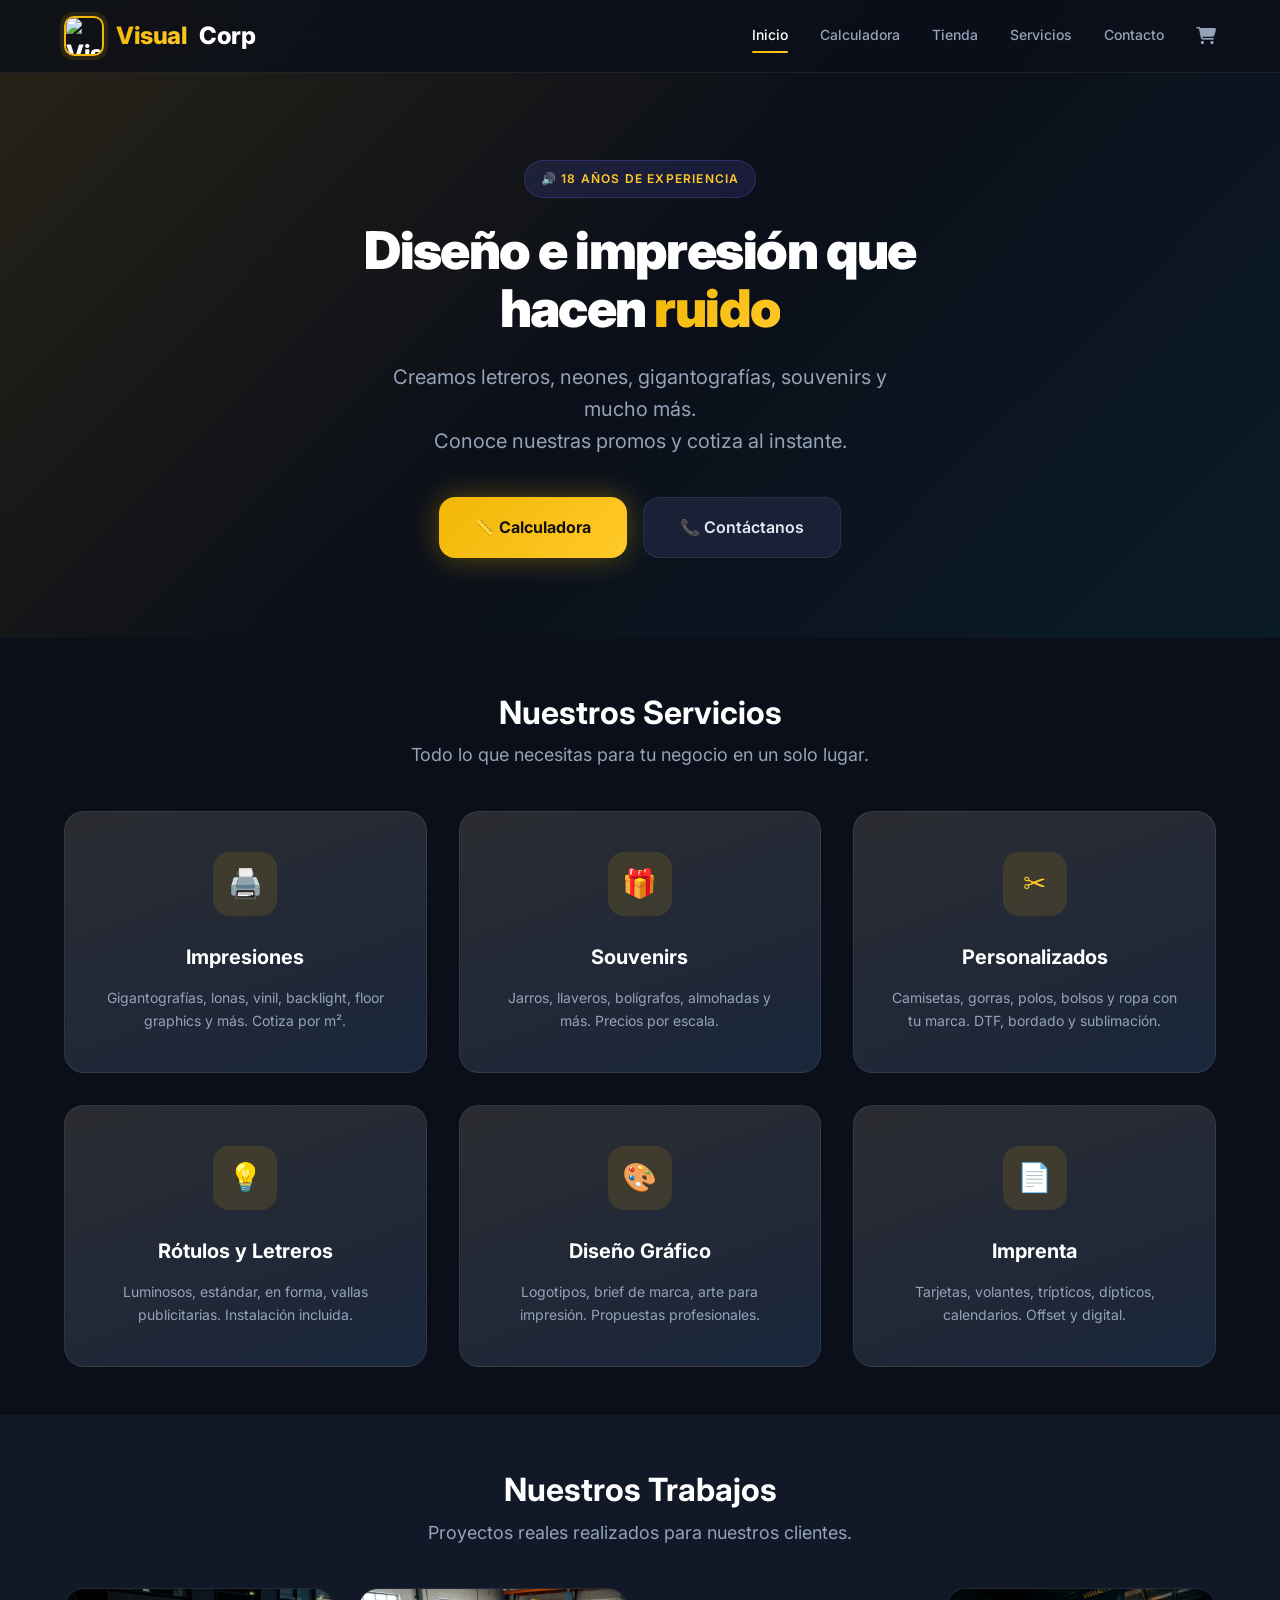
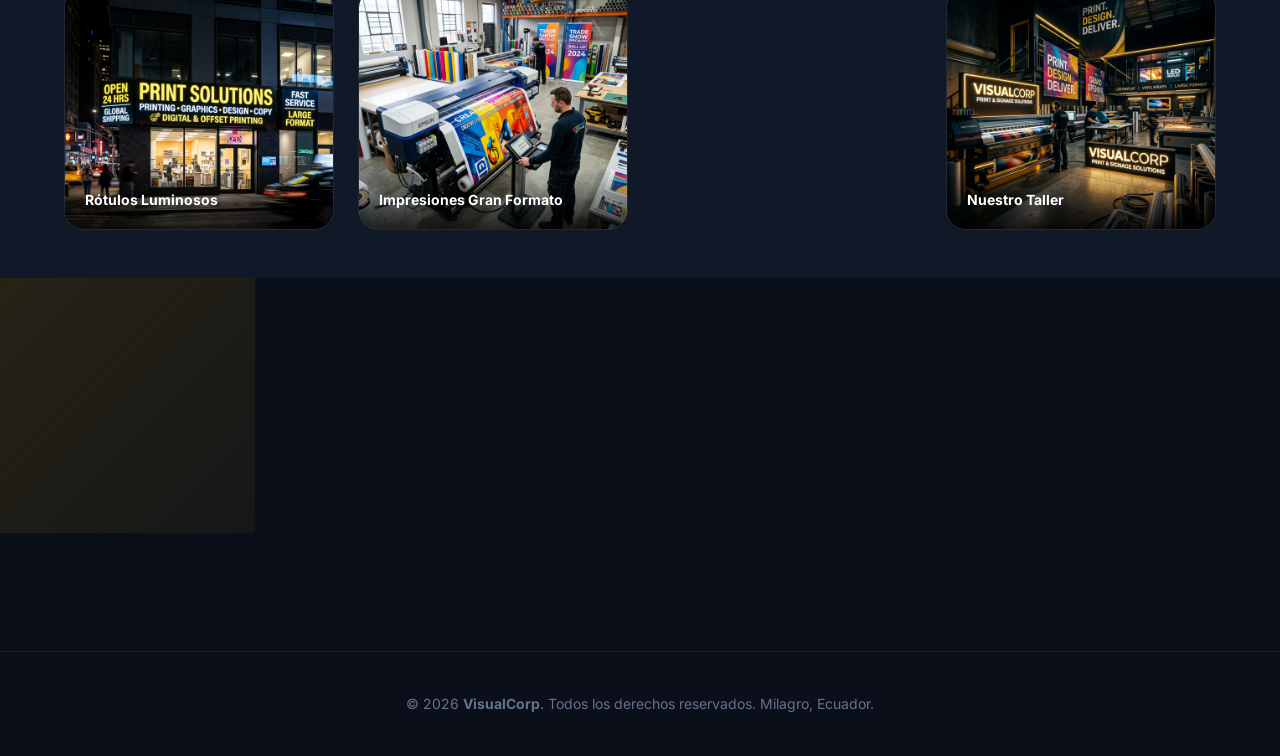
==== commit 3bb444dc: "Phase 11: SEO Open Graph and Twitter Card meta tags for social sharing" ====
--- a/index.html
+++ b/index.html
@@ -9,6 +9,20 @@
     content="18 años creando letreros, neones, gigantografías, souvenirs y más en Milagro, Ecuador. Cotiza tu proyecto al instante.">
   <link rel="icon"
     href="https://d1so26dimrz1o2.cloudfront.net/uploads/avatars/g32HrUdRExn93slL9Joo4T2nYbEXrN7Pog52QeH8.jpg">
+  <!-- Open Graph / WhatsApp / Facebook -->
+  <meta property="og:type" content="website">
+  <meta property="og:title" content="VisualCorp — Diseño e Impresión que Hacen Ruido">
+  <meta property="og:description"
+    content="18 años creando letreros, neones, gigantografías, souvenirs y más en Milagro, Ecuador. Cotiza tu proyecto al instante.">
+  <meta property="og:image"
+    content="https://d1so26dimrz1o2.cloudfront.net/uploads/avatars/g32HrUdRExn93slL9Joo4T2nYbEXrN7Pog52QeH8.jpg">
+  <meta property="og:url" content="https://visualcorp-ec.github.io/VisualCorp-Web/">
+  <meta property="og:site_name" content="VisualCorp">
+  <meta name="twitter:card" content="summary_large_image">
+  <meta name="twitter:title" content="VisualCorp — Diseño e Impresión">
+  <meta name="twitter:description" content="Letreros, neones, gigantografías, souvenirs y más en Milagro, Ecuador.">
+  <meta name="keywords"
+    content="impresión, diseño, letreros, neones, gigantografías, souvenirs, publicidad, Milagro, Ecuador, VisualCorp">
   <link href="https://cdnjs.cloudflare.com/ajax/libs/font-awesome/6.5.1/css/all.min.css" rel="stylesheet">
   <link rel="stylesheet" href="css/estilos.css">
 </head>
--- a/css/estilos.css
+++ b/css/estilos.css
@@ -1403,7 +1403,7 @@
   background: var(--color-surface);
   border: 1px solid var(--color-border);
   border-radius: var(--radius-lg);
-  padding: var(--sp-3) var(--sp-4) var(--sp-3) 44px;
+  padding: var(--sp-3) var(--sp-4) var(--sp-3) 3.5rem;
   color: var(--color-text);
   font-size: var(--fs-sm);
   font-family: inherit;
@@ -2047,4 +2047,280 @@
 .status-badge--done {
   background: rgba(99, 102, 241, .15);
   color: #818cf8;
+}
+
+/* ========================================
+   CHECKOUT PAGE (PAGAR)
+   ======================================== */
+.checkout-steps {
+  display: flex;
+  align-items: center;
+  justify-content: space-between;
+  margin-bottom: var(--sp-8);
+  padding: var(--sp-4);
+  background: var(--color-bg-card);
+  border-radius: var(--radius-lg);
+  border: 1px solid var(--color-border);
+}
+
+.step {
+  display: flex;
+  align-items: center;
+  gap: var(--sp-2);
+  color: var(--color-text-muted);
+  font-weight: 500;
+  transition: all var(--transition-fast);
+}
+
+.step.active {
+  color: var(--color-heading);
+}
+
+.step.done {
+  color: #22c55e;
+}
+
+.step-num {
+  width: 28px;
+  height: 28px;
+  border-radius: 50%;
+  background: var(--color-bg-alt);
+  display: flex;
+  align-items: center;
+  justify-content: center;
+  font-size: var(--fs-xs);
+  font-weight: 700;
+}
+
+.step.active .step-num {
+  background: var(--color-accent);
+  color: #111;
+}
+
+.step.done .step-num {
+  background: #22c55e;
+  color: #fff;
+}
+
+.step-line {
+  flex-grow: 1;
+  height: 2px;
+  background: var(--color-border);
+  margin: 0 var(--sp-4);
+}
+
+.checkout-section {
+  background: var(--color-bg-card);
+  border-radius: var(--radius-lg);
+  border: 1px solid var(--color-border);
+  padding: var(--sp-6);
+  margin-bottom: var(--sp-6);
+  box-shadow: 0 10px 30px rgba(0, 0, 0, 0.2);
+}
+
+.checkout-title {
+  color: var(--color-heading);
+  font-size: var(--fs-xl);
+  margin-bottom: var(--sp-2);
+  padding-bottom: var(--sp-3);
+  border-bottom: 1px solid var(--color-border);
+}
+
+/* Customize items */
+.customize-item {
+  background: var(--color-bg-alt);
+  border: 1px solid var(--color-border);
+  border-radius: var(--radius-md);
+  padding: var(--sp-4);
+  margin-bottom: var(--sp-4);
+}
+
+.customize-item__header {
+  display: flex;
+  align-items: center;
+  gap: var(--sp-3);
+  margin-bottom: var(--sp-4);
+  padding-bottom: var(--sp-3);
+  border-bottom: 1px dashed var(--color-border);
+}
+
+.customize-item__fields {
+  display: grid;
+  grid-template-columns: repeat(auto-fit, minmax(250px, 1fr));
+  gap: var(--sp-4);
+}
+
+/* Payment Methods */
+.payment-methods {
+  display: grid;
+  grid-template-columns: repeat(auto-fit, minmax(250px, 1fr));
+  gap: var(--sp-4);
+}
+
+.payment-card {
+  background: var(--color-bg-alt);
+  border: 2px solid var(--color-border);
+  border-radius: var(--radius-md);
+  padding: var(--sp-4);
+  cursor: pointer;
+  transition: all var(--transition-fast);
+  position: relative;
+}
+
+.payment-card:hover {
+  border-color: rgba(242, 183, 5, 0.5);
+  transform: translateY(-2px);
+}
+
+.payment-card.selected {
+  border-color: var(--color-accent);
+  background: rgba(242, 183, 5, 0.05);
+}
+
+.payment-card__header {
+  display: flex;
+  align-items: flex-start;
+  gap: var(--sp-3);
+}
+
+.payment-card h4 {
+  margin: 0 0 var(--sp-1) 0;
+  color: var(--color-heading);
+}
+
+.payment-card p {
+  margin: 0;
+  font-size: var(--fs-sm);
+  color: var(--color-text-dim);
+}
+
+.payment-card__tag {
+  position: absolute;
+  top: -10px;
+  right: 10px;
+  background: var(--color-accent);
+  color: #111;
+  font-size: 10px;
+  font-weight: 700;
+  padding: 2px 8px;
+  border-radius: 10px;
+  text-transform: uppercase;
+}
+
+@media (max-width: 768px) {
+  .checkout-steps {
+    flex-direction: column;
+    align-items: flex-start;
+    gap: var(--sp-3);
+  }
+
+  .step-line {
+    display: none;
+  }
+}
+
+/* ========================================
+   ORDER TRACKING (MIS PEDIDOS)
+   ======================================== */
+.tracking-timeline {
+  display: flex;
+  justify-content: space-between;
+  align-items: center;
+  margin-top: var(--sp-6);
+  position: relative;
+  overflow-x: auto;
+  padding-bottom: var(--sp-2);
+}
+
+.tracking-step {
+  display: flex;
+  flex-direction: column;
+  align-items: center;
+  position: relative;
+  z-index: 1;
+  min-width: 80px;
+  flex: 1;
+}
+
+.step-icon {
+  width: 32px;
+  height: 32px;
+  border-radius: 50%;
+  background: var(--color-bg-alt);
+  border: 2px solid var(--color-border);
+  display: flex;
+  align-items: center;
+  justify-content: center;
+  font-size: var(--fs-xs);
+  font-weight: 700;
+  color: var(--color-text-muted);
+  margin-bottom: var(--sp-2);
+  transition: all var(--transition-fast);
+}
+
+.step-label {
+  font-size: 11px;
+  color: var(--color-text-dim);
+  text-align: center;
+  text-transform: uppercase;
+  font-weight: 600;
+  letter-spacing: 0.05em;
+}
+
+.tracking-step.completed .step-icon {
+  background: #22c55e;
+  border-color: #22c55e;
+  color: #fff;
+}
+
+.tracking-step.completed .step-label {
+  color: #22c55e;
+}
+
+.tracking-step.current .step-icon {
+  background: var(--color-accent);
+  border-color: var(--color-accent);
+  color: #111;
+  box-shadow: 0 0 10px rgba(242, 183, 5, 0.4);
+}
+
+.tracking-step.current .step-label {
+  color: var(--color-accent);
+}
+
+.step-line {
+  position: absolute;
+  top: 16px;
+  left: 50%;
+  width: 100%;
+  height: 2px;
+  background: var(--color-border);
+  z-index: -1;
+}
+
+.tracking-step.completed .step-line {
+  background: #22c55e;
+}
+
+@media (max-width: 768px) {
+  .tracking-timeline {
+    flex-direction: column;
+    align-items: flex-start;
+    gap: var(--sp-4);
+  }
+
+  .tracking-step {
+    flex-direction: row;
+    width: 100%;
+    align-items: center;
+    gap: var(--sp-3);
+  }
+
+  .step-line {
+    top: 50%;
+    left: 16px;
+    width: 2px;
+    height: 100%;
+    transform: translateY(50%);
+  }
 }
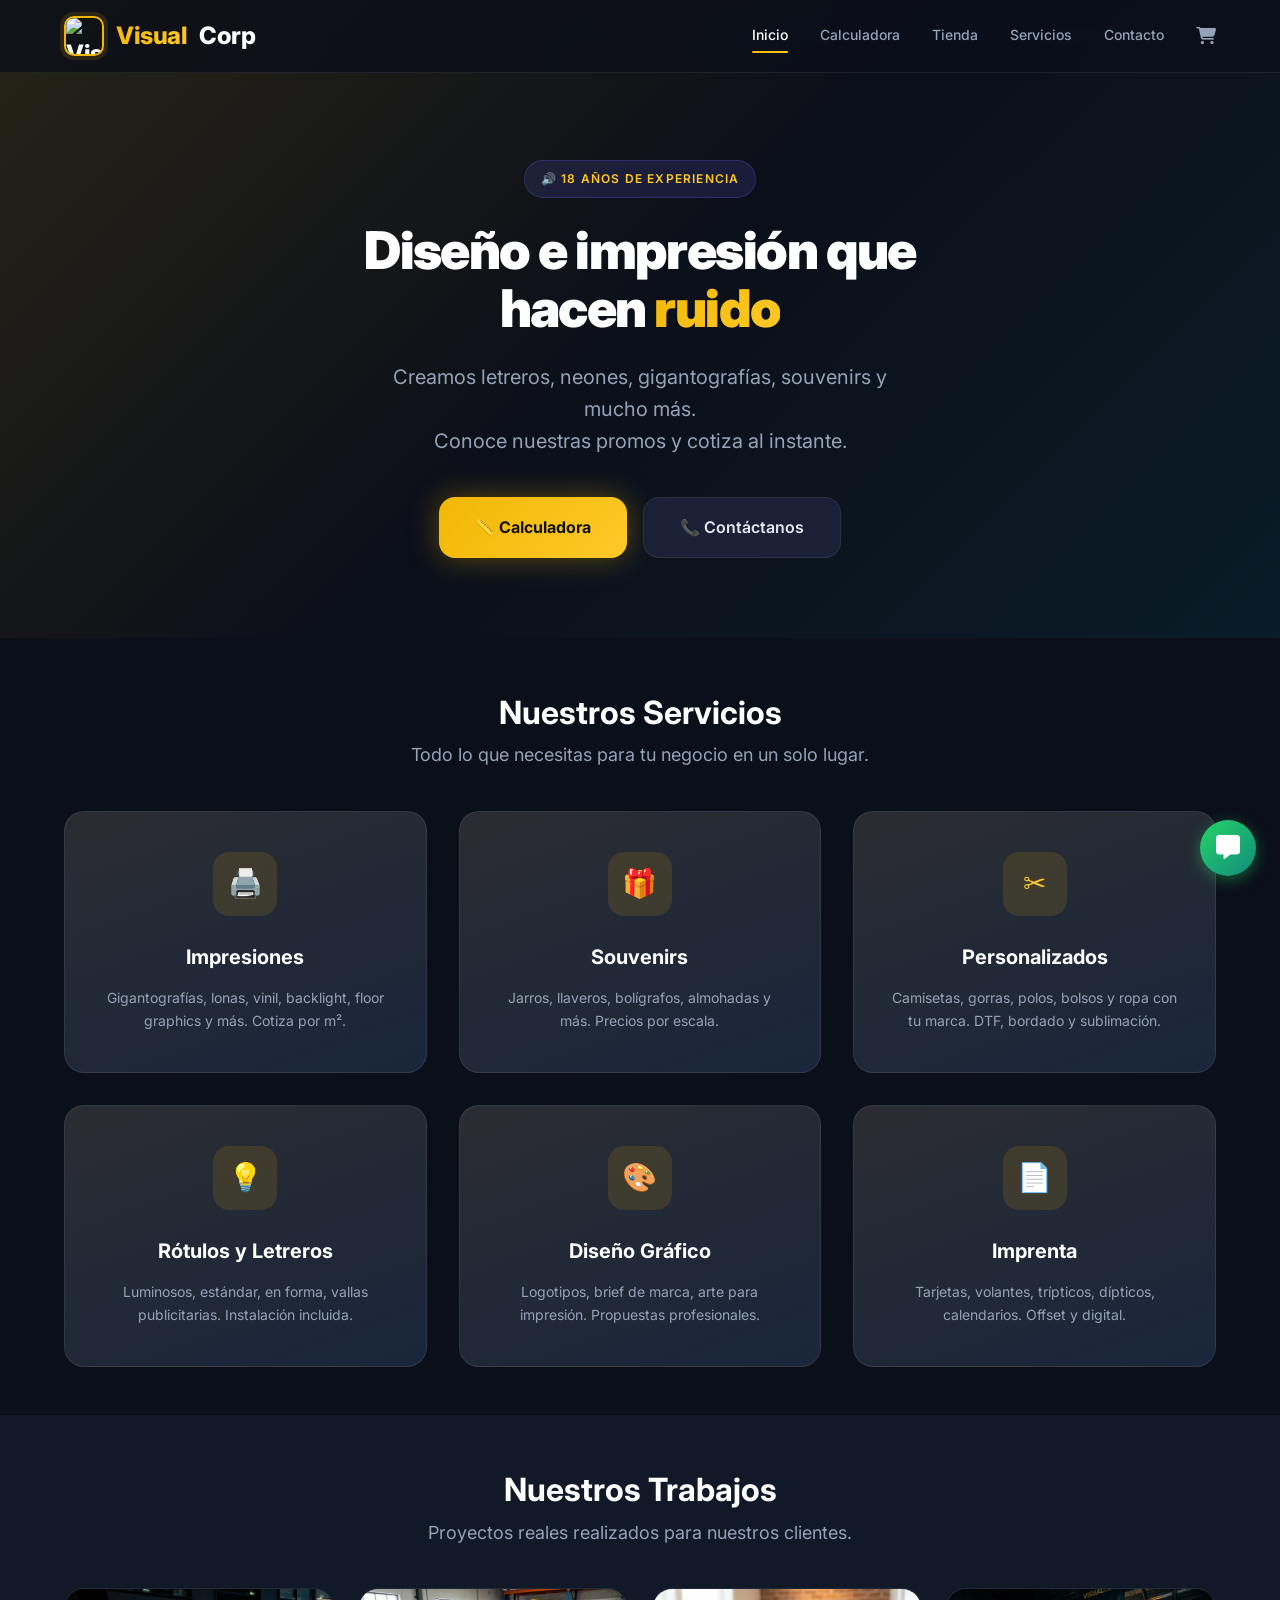
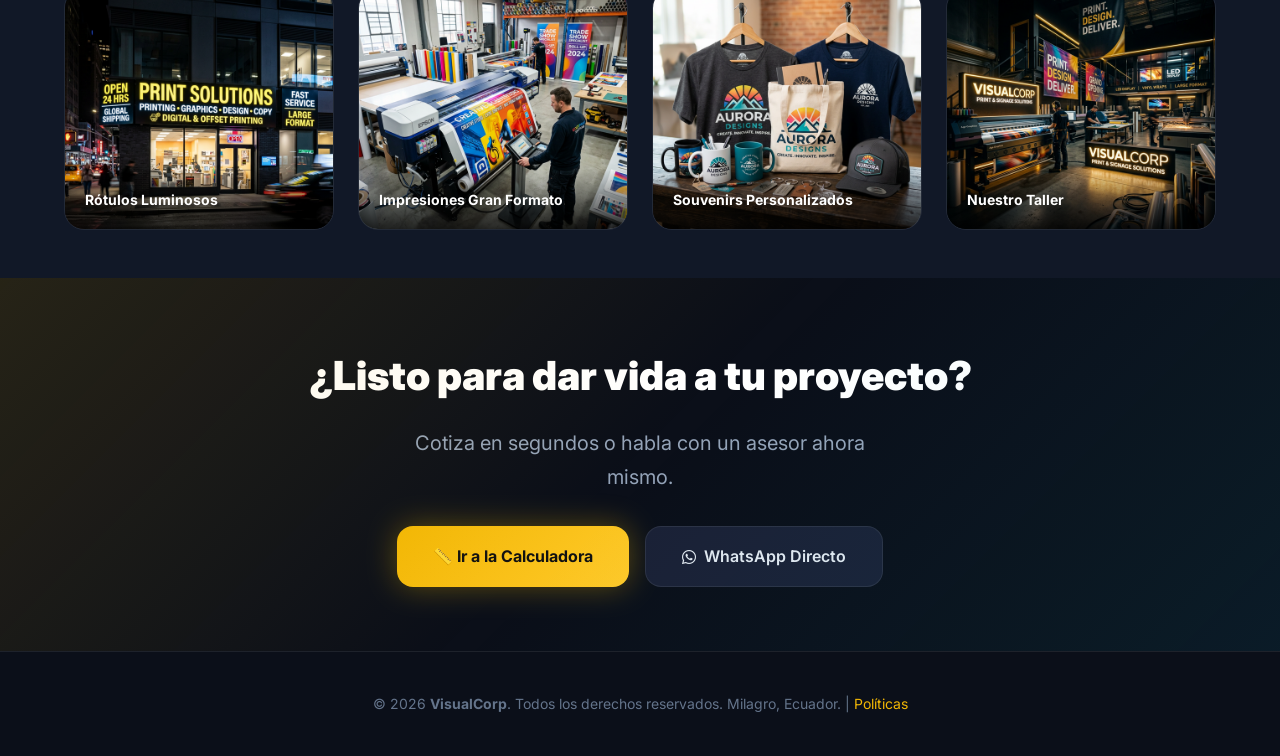
==== commit 2b74bde6: "Phase 17-20: Festive calendar, hero carousel, popular products, delivery address, admin CMS" ====
--- a/index.html
+++ b/index.html
@@ -31,21 +31,34 @@
 
   <div id="nav-container"></div>
 
-  <!-- ===== HERO ===== -->
-  <section class="hero hero--home">
-    <div class="container">
-      <span class="hero__tag fade-in">🔊 18 Años de Experiencia</span>
-      <h1 class="hero__title fade-in fade-in-delay-1">
-        Diseño e impresión que<br>hacen <span class="accent">ruido</span>
-      </h1>
-      <p class="hero__sub fade-in fade-in-delay-2">
-        Creamos letreros, neones, gigantografías, souvenirs y mucho más.<br>
-        Conoce nuestras promos y cotiza al instante.
-      </p>
+  <!-- ===== HERO CAROUSEL ===== -->
+  <section class="hero hero--home" style="position:relative; overflow:hidden; min-height:420px;">
+    <!-- Dynamic slides container -->
+    <div id="heroCarousel" style="position:absolute; inset:0; z-index:0;">
+      <!-- Slides injected by JS -->
+    </div>
+    <!-- Fallback / overlay content -->
+    <div class="container" style="position:relative; z-index:2;">
+      <div id="heroDefault">
+        <span class="hero__tag fade-in">🔊 18 Años de Experiencia</span>
+        <h1 class="hero__title fade-in fade-in-delay-1">
+          Diseño e impresión que<br>hacen <span class="accent">ruido</span>
+        </h1>
+        <p class="hero__sub fade-in fade-in-delay-2">
+          Creamos letreros, neones, gigantografías, souvenirs y mucho más.<br>
+          Conoce nuestras promos y cotiza al instante.
+        </p>
+      </div>
+      <div id="heroSlideContent" style="display:none;">
+        <h1 class="hero__title fade-in" id="heroSlideTitle"></h1>
+        <p class="hero__sub fade-in" id="heroSlideSubtitle"></p>
+      </div>
       <div class="hero__actions fade-in fade-in-delay-3">
         <a href="calculadora.html" class="btn btn--primary btn--lg">📏 Calculadora</a>
         <a href="contacto.html" class="btn btn--secondary btn--lg">📞 Contáctanos</a>
       </div>
+      <!-- Carousel dots -->
+      <div id="heroDots" style="display:none; justify-content:center; gap:8px; margin-top:var(--sp-4);"></div>
     </div>
   </section>
 
@@ -135,6 +148,32 @@
           </div>
         </div>
       </div>
+    </div>
+  </section>
+
+  <!-- ===== PRÓXIMAS FECHAS FESTIVAS ===== -->
+  <section id="festiveDatesSection" style="padding:var(--sp-12) 0; display:none;">
+    <div class="container">
+      <div class="section-header" style="padding-top:0">
+        <h2 style="font-size:var(--fs-2xl); color:var(--color-heading);">🎉 Próximas <span class="accent">Fechas</span>
+        </h2>
+        <p>Aprovecha descuentos y promociones en estas fechas especiales.</p>
+      </div>
+      <div id="festiveDatesList"
+        style="display:grid; grid-template-columns:repeat(auto-fit, minmax(260px, 1fr)); gap:var(--sp-4);"></div>
+    </div>
+  </section>
+
+  <!-- ===== PRODUCTOS POPULARES ===== -->
+  <section id="popularProductsSection" style="padding:var(--sp-12) 0; background:var(--color-bg-alt); display:none;">
+    <div class="container">
+      <div class="section-header" style="padding-top:0">
+        <h2 style="font-size:var(--fs-2xl); color:var(--color-heading);">🏆 Los Más <span class="accent">Vendidos</span>
+        </h2>
+        <p>Productos que nuestros clientes aman. ¡No te los pierdas!</p>
+      </div>
+      <div id="popularProductsList"
+        style="display:grid; grid-template-columns:repeat(auto-fit, minmax(220px, 1fr)); gap:var(--sp-6);"></div>
     </div>
   </section>
 
@@ -159,7 +198,8 @@
   <!-- Footer -->
   <footer class="site-footer">
     <div class="container">
-      <p>&copy; 2026 <strong>VisualCorp</strong>. Todos los derechos reservados. Milagro, Ecuador.</p>
+      <p>&copy; 2026 <strong>VisualCorp</strong>. Todos los derechos reservados. Milagro, Ecuador. | <a
+          href="politicas.html" style="color:var(--color-accent);">Políticas</a></p>
     </div>
   </footer>
 
@@ -168,6 +208,7 @@
   <script src="js/carrito.js"></script>
   <script src="js/auth.js"></script>
   <script src="js/menu.js"></script>
+  <script src="js/inicio.js"></script>
 </body>
 
 </html>
--- a/css/estilos.css
+++ b/css/estilos.css
@@ -880,12 +880,14 @@
     right: 0;
     bottom: 0;
     flex-direction: column;
-    background: rgba(11, 15, 25, .96);
-    backdrop-filter: blur(16px);
+    background: var(--color-bg);
+    backdrop-filter: none;
     padding: var(--sp-10) var(--sp-6);
     gap: var(--sp-6);
     transform: translateX(100%);
     transition: transform var(--duration) var(--ease-out);
+    z-index: 999;
+    overflow-y: auto;
   }
 
   .nav__links.open {
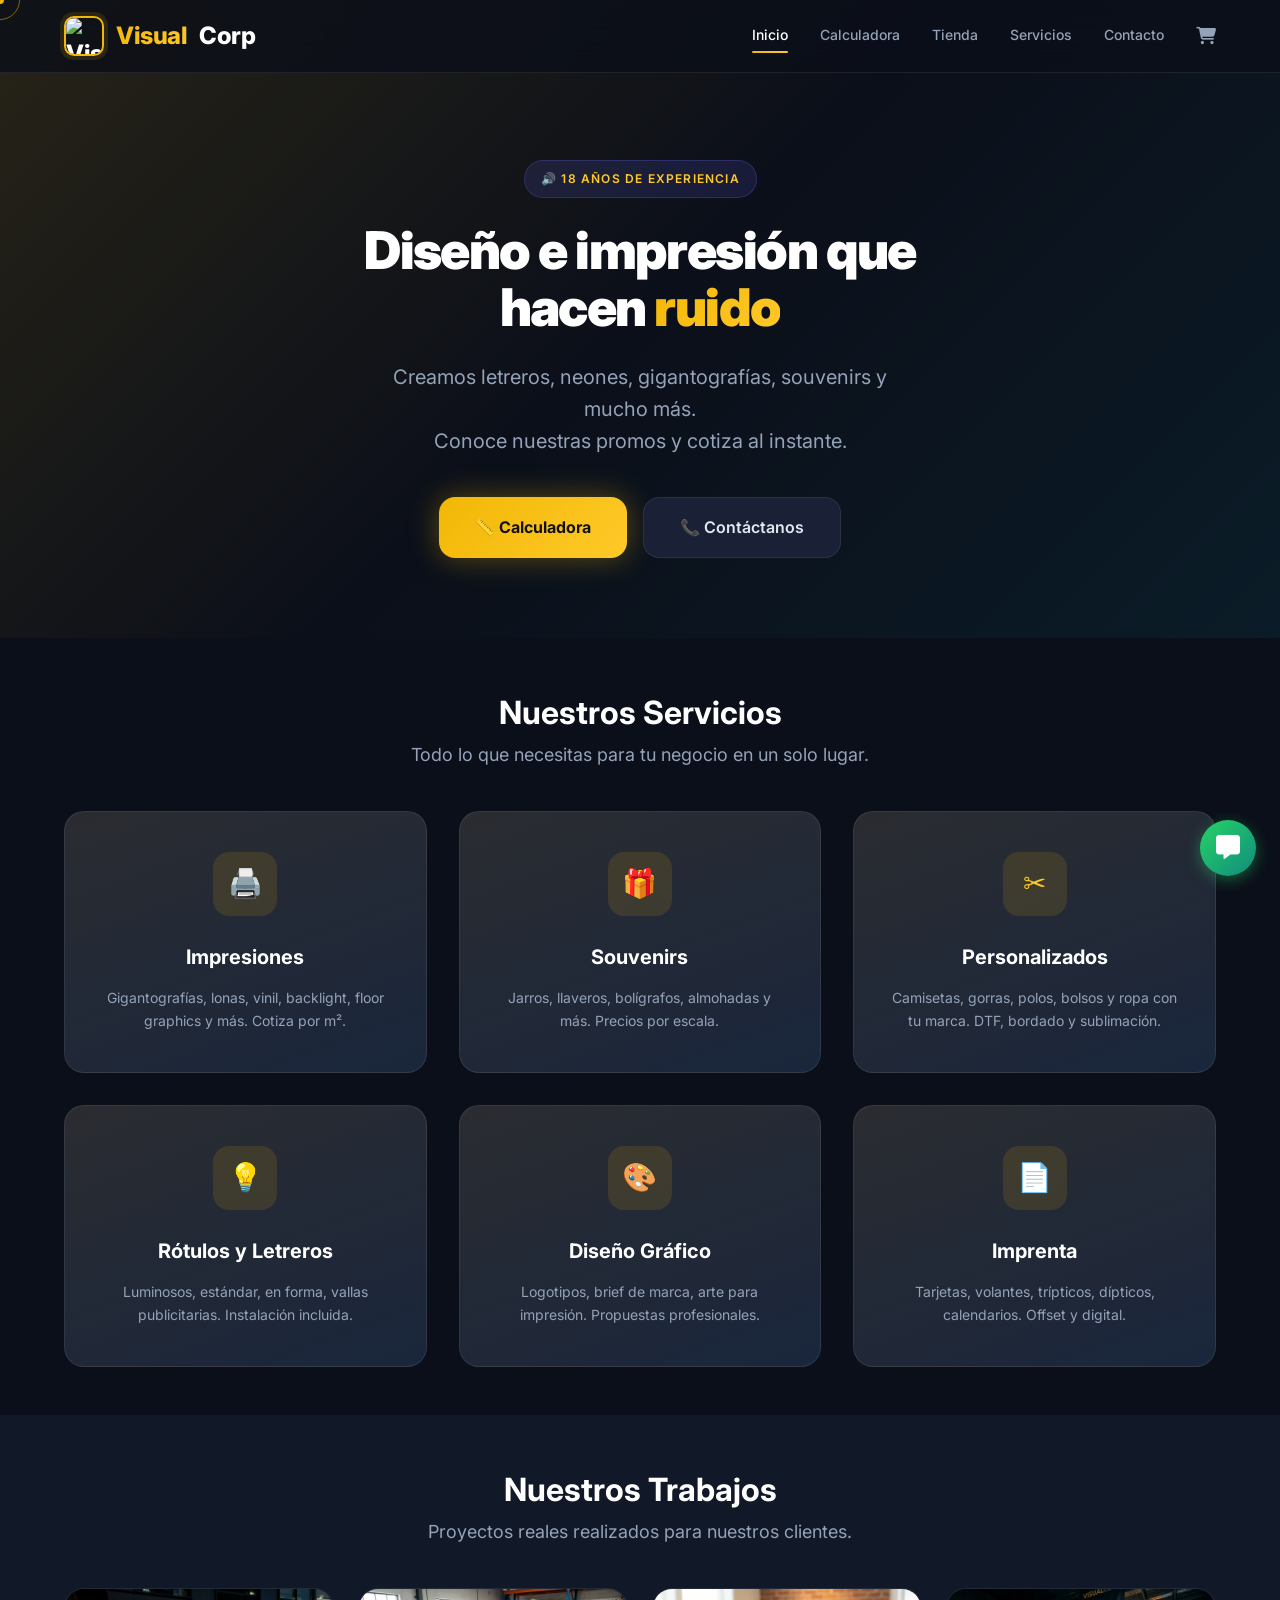
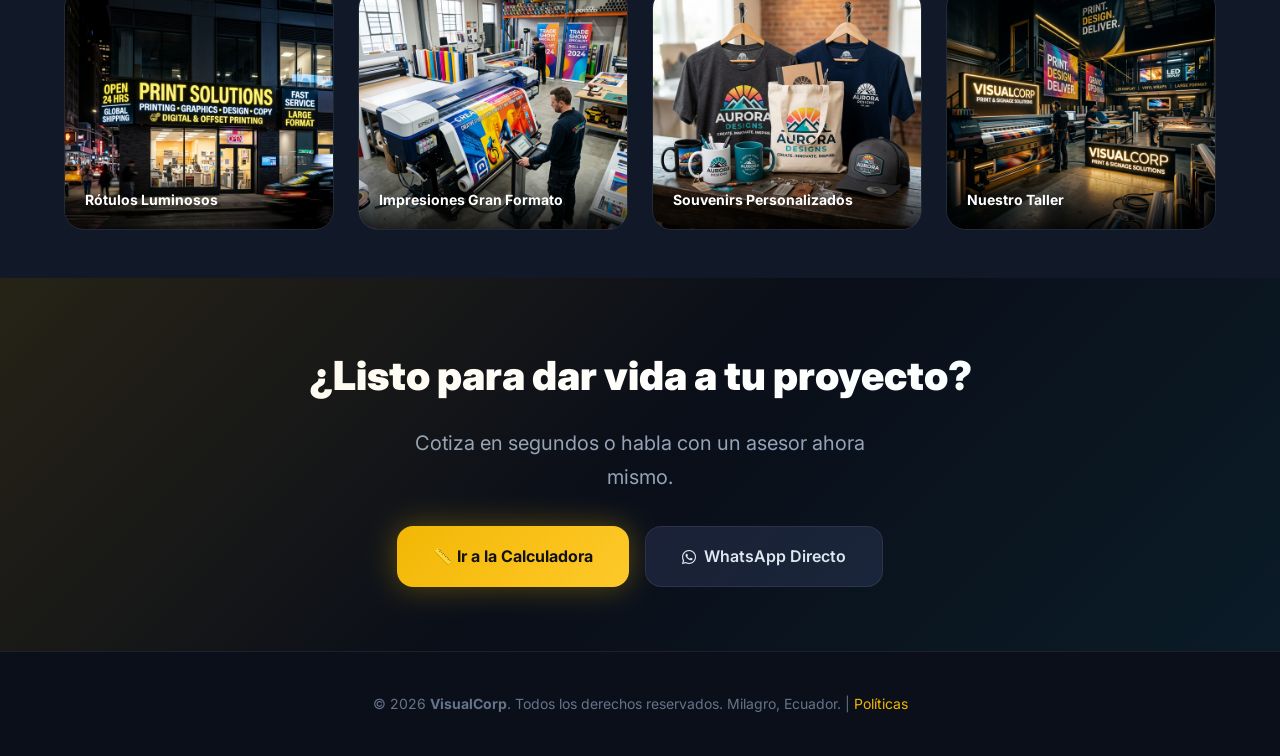
==== commit f479ac7d: "Add custom dual-element cursor and global scroll reveal animations" ====
--- a/index.html
+++ b/index.html
@@ -40,11 +40,11 @@
     <!-- Fallback / overlay content -->
     <div class="container" style="position:relative; z-index:2;">
       <div id="heroDefault">
-        <span class="hero__tag fade-in">🔊 18 Años de Experiencia</span>
-        <h1 class="hero__title fade-in fade-in-delay-1">
+        <span class="hero__tag reveal reveal--fade">🔊 18 Años de Experiencia</span>
+        <h1 class="hero__title reveal reveal--slide-up" data-delay="100">
           Diseño e impresión que<br>hacen <span class="accent">ruido</span>
         </h1>
-        <p class="hero__sub fade-in fade-in-delay-2">
+        <p class="hero__sub reveal reveal--slide-up" data-delay="200">
           Creamos letreros, neones, gigantografías, souvenirs y mucho más.<br>
           Conoce nuestras promos y cotiza al instante.
         </p>
@@ -65,14 +65,15 @@
   <!-- ===== CATEGORÍAS RÁPIDAS ===== -->
   <section style="padding: var(--sp-12) 0;">
     <div class="container">
-      <div class="section-header" style="padding-top:0">
+      <div class="section-header reveal reveal--slide-up" style="padding-top:0">
         <h2 style="font-size:var(--fs-2xl); color:var(--color-heading);">Nuestros <span class="accent">Servicios</span>
         </h2>
         <p>Todo lo que necesitas para tu negocio en un solo lugar.</p>
       </div>
 
       <div class="services-grid" style="padding-bottom:0;">
-        <a href="calculadora.html" class="service-card" style="text-decoration:none;">
+        <a href="calculadora.html" class="service-card reveal reveal--scale" data-delay="100"
+          style="text-decoration:none;">
           <div class="service-card__icon">🖨️</div>
           <h3 class="service-card__title">Impresiones</h3>
           <p class="service-card__text">Gigantografías, lonas, vinil, backlight, floor graphics y más. Cotiza por m².
@@ -116,13 +117,13 @@
   <!-- ===== GALERÍA DE TRABAJOS ===== -->
   <section style="padding: var(--sp-12) 0; background: var(--color-bg-alt);">
     <div class="container">
-      <div class="section-header" style="padding-top:0">
+      <div class="section-header reveal reveal--fade" style="padding-top:0">
         <h2 style="font-size:var(--fs-2xl); color:var(--color-heading);">Nuestros <span class="accent">Trabajos</span>
         </h2>
         <p>Proyectos reales realizados para nuestros clientes.</p>
       </div>
 
-      <div class="gallery-grid">
+      <div class="gallery-grid reveal reveal--slide-up" data-delay="100">
         <div class="gallery-item fade-in">
           <img src="img/rotulos.png" alt="Rótulos luminosos" class="gallery-image" loading="lazy">
           <div class="gallery-overlay">
@@ -178,7 +179,7 @@
   </section>
 
   <!-- ===== CTA FINAL ===== -->
-  <section class="cta-section">
+  <section class="cta-section reveal reveal--fade">
     <div class="container" style="text-align:center; padding:var(--sp-16) 0;">
       <h2 style="font-size:var(--fs-3xl); font-weight:900; color:var(--color-heading); margin-bottom:var(--sp-4);">
         ¿Listo para dar vida a tu <span class="accent">proyecto</span>?
@@ -196,7 +197,7 @@
   </section>
 
   <!-- Footer -->
-  <footer class="site-footer">
+  <footer class="site-footer reveal reveal--fade">
     <div class="container">
       <p>&copy; 2026 <strong>VisualCorp</strong>. Todos los derechos reservados. Milagro, Ecuador. | <a
           href="politicas.html" style="color:var(--color-accent);">Políticas</a></p>
@@ -209,6 +210,7 @@
   <script src="js/auth.js"></script>
   <script src="js/menu.js"></script>
   <script src="js/inicio.js"></script>
+  <script src="js/animations.js"></script>
 </body>
 
 </html>
--- a/css/estilos.css
+++ b/css/estilos.css
@@ -121,6 +121,96 @@
   max-width: 1200px;
   margin: 0 auto;
   padding: 0 var(--sp-6);
+}
+
+/* ========================================
+   CUSTOM CURSOR & ANIMATIONS
+   ======================================== */
+@media (hover: hover) and (pointer: fine) {
+  body {
+    cursor: none;
+  }
+
+  a,
+  button,
+  input,
+  select,
+  textarea,
+  [role="button"],
+  label {
+    cursor: none !important;
+  }
+}
+
+.cursor,
+.cursor-follower {
+  position: fixed;
+  top: 0;
+  left: 0;
+  pointer-events: none;
+  border-radius: 50%;
+  transform: translate(-50%, -50%);
+  z-index: 9999;
+  display: none;
+}
+
+@media (hover: hover) and (pointer: fine) {
+
+  .cursor,
+  .cursor-follower {
+    display: block;
+  }
+}
+
+.cursor {
+  width: 8px;
+  height: 8px;
+  background-color: var(--color-accent);
+  transition: transform 0.2s ease;
+}
+
+.cursor-follower {
+  width: 40px;
+  height: 40px;
+  border: 1px solid rgba(242, 183, 5, 0.5);
+  transition: transform 0.15s ease-out, width 0.2s, height 0.2s, background-color 0.2s;
+  will-change: transform;
+}
+
+.cursor--hover {
+  transform: translate(-50%, -50%) scale(0);
+}
+
+.cursor-follower--hover {
+  width: 60px;
+  height: 60px;
+  background-color: rgba(242, 183, 5, 0.1);
+  border-color: var(--color-accent);
+}
+
+/* Scroll Reveal Classes */
+.reveal {
+  opacity: 0;
+  will-change: opacity, transform;
+}
+
+.reveal--fade {
+  transition: opacity 0.8s ease-out;
+}
+
+.reveal--slide-up {
+  transform: translateY(30px);
+  transition: opacity 0.8s ease-out, transform 0.8s cubic-bezier(0.16, 1, 0.3, 1);
+}
+
+.reveal--scale {
+  transform: scale(0.95);
+  transition: opacity 0.8s ease-out, transform 0.8s cubic-bezier(0.16, 1, 0.3, 1);
+}
+
+.reveal.is-visible {
+  opacity: 1;
+  transform: translate(0) scale(1);
 }
 
 /* ========================================
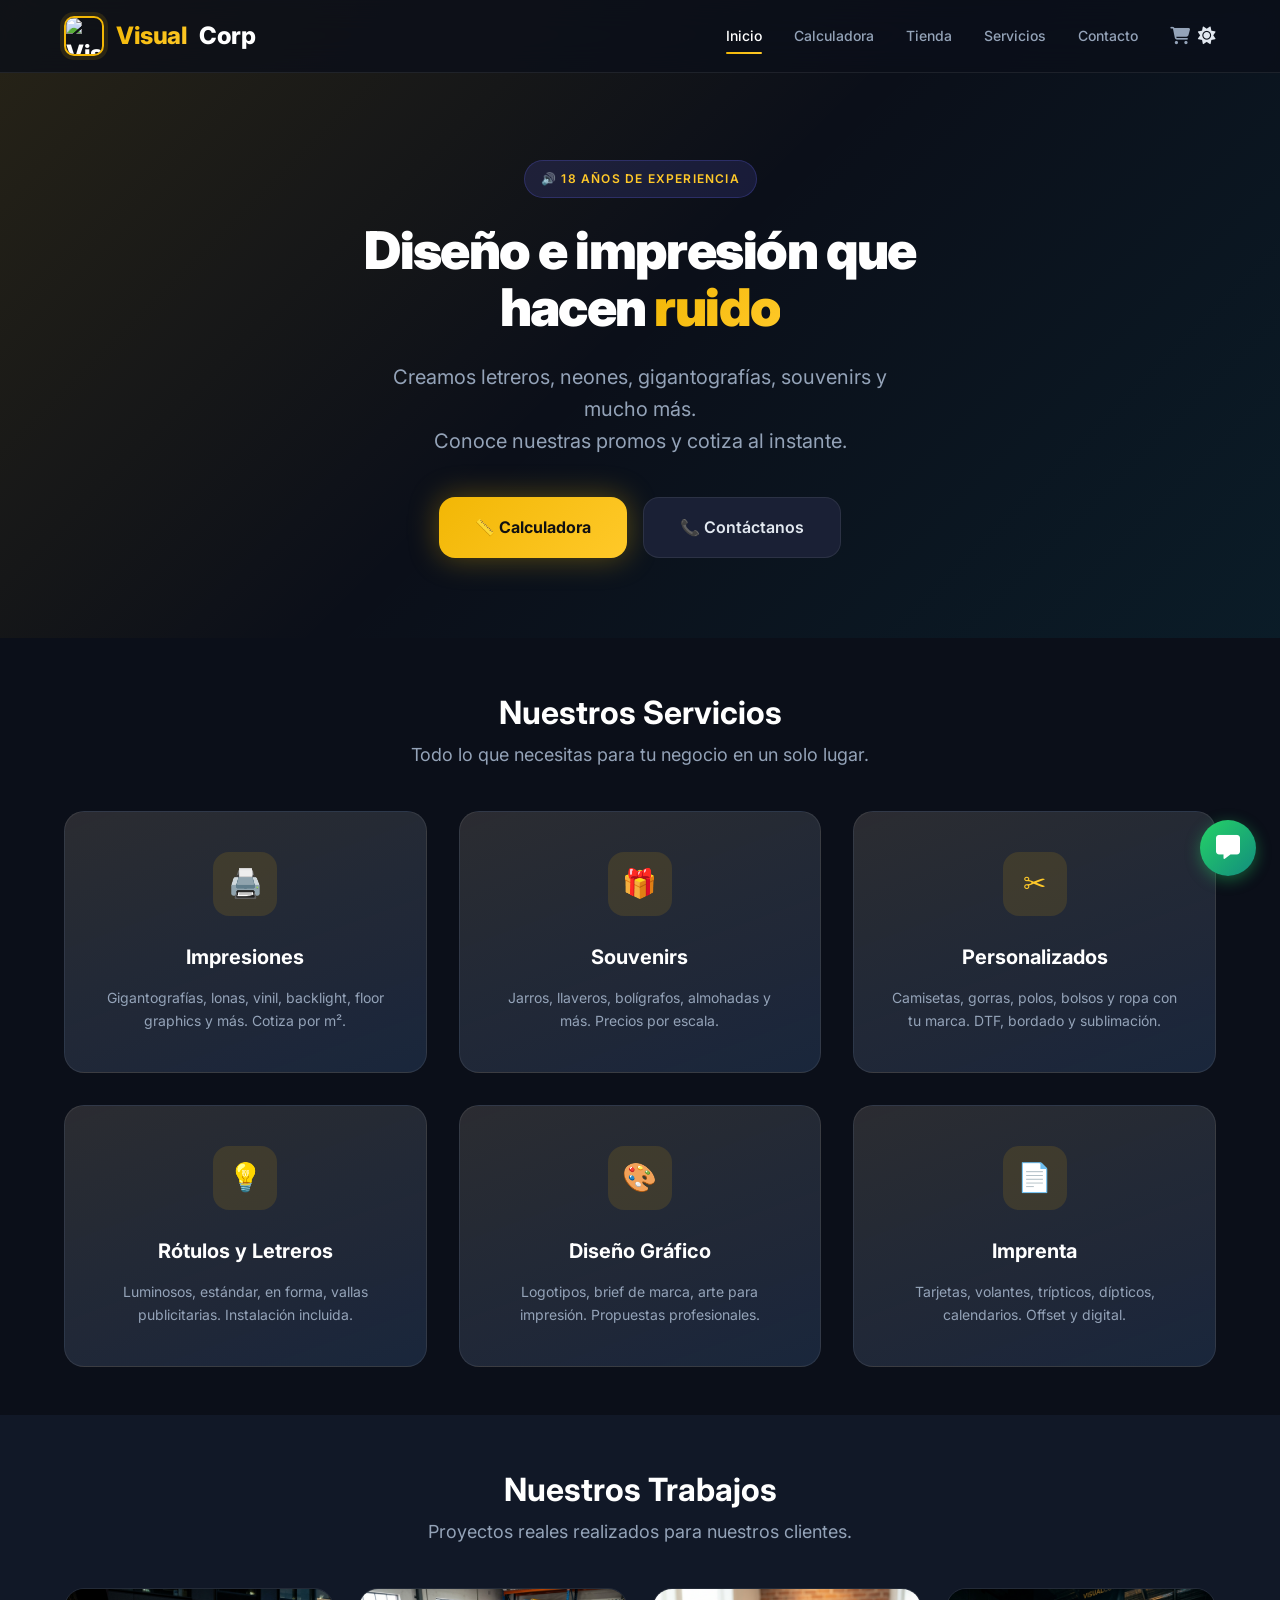
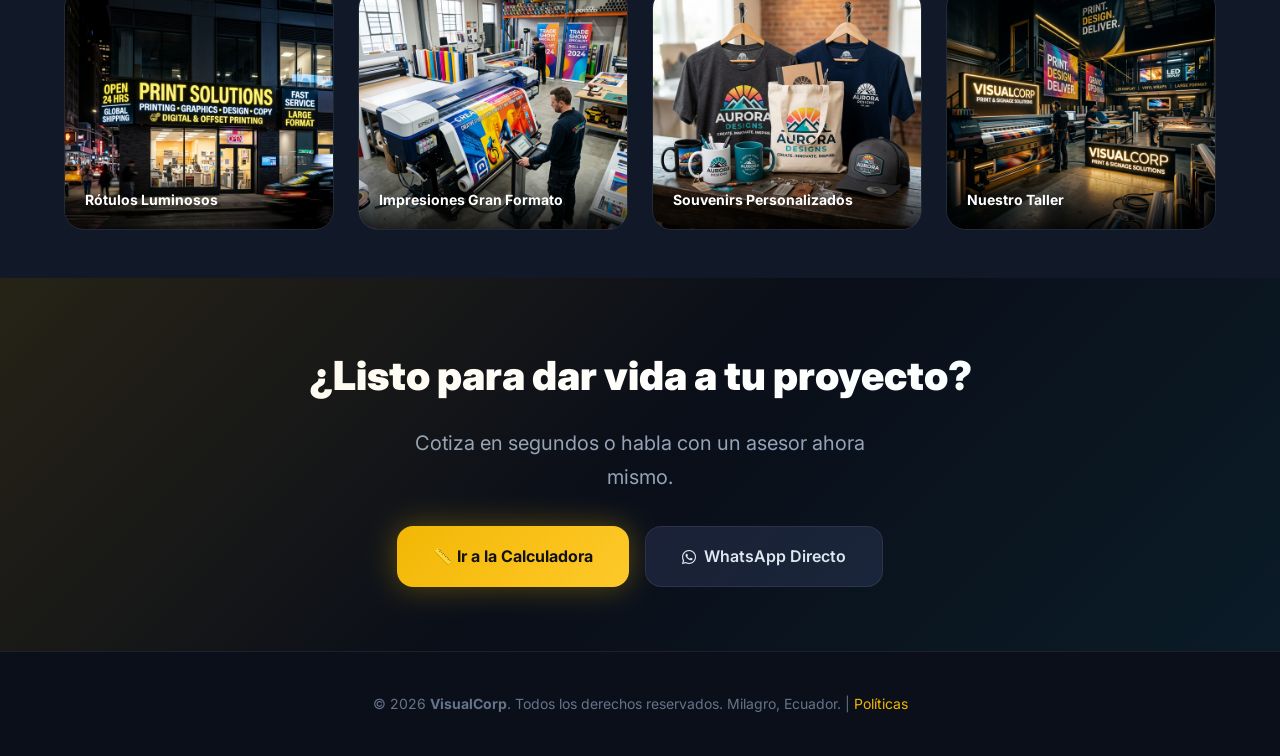
==== commit c6ea04ae: "Auto-sync: Mejoras UI tienda Amazon style, cursores y rediseño" ====
--- a/index.html
+++ b/index.html
@@ -7,8 +7,7 @@
   <title>VisualCorp — Diseño e Impresión que Hacen Ruido</title>
   <meta name="description"
     content="18 años creando letreros, neones, gigantografías, souvenirs y más en Milagro, Ecuador. Cotiza tu proyecto al instante.">
-  <link rel="icon"
-    href="https://d1so26dimrz1o2.cloudfront.net/uploads/avatars/g32HrUdRExn93slL9Joo4T2nYbEXrN7Pog52QeH8.jpg">
+  <link rel="icon" href="https://encrypted-tbn0.gstatic.com/images?q=tbn:ANd9GcRmSKnD00M-kkEpOeoGxEL9UP7_Zfgf8Ug33Q&s">
   <!-- Open Graph / WhatsApp / Facebook -->
   <meta property="og:type" content="website">
   <meta property="og:title" content="VisualCorp — Diseño e Impresión que Hacen Ruido">
--- a/css/estilos.css
+++ b/css/estilos.css
@@ -75,6 +75,31 @@
   --duration: .3s;
 }
 
+/* --- Light Mode Properties --- */
+.light-mode {
+  --color-bg: #f8fafc;
+  --color-bg-alt: #ffffff;
+  --color-surface: #ffffff;
+  --color-surface-alt: #f1f5f9;
+  --color-border: rgba(0, 0, 0, .1);
+  --color-border-hover: rgba(0, 0, 0, .2);
+
+  --color-text: #334155;
+  --color-text-muted: #64748b;
+  --color-text-dim: #94a3b8;
+  --color-heading: #0f172a;
+
+  --color-accent: #f59e0b;
+  --color-accent-hover: #d97706;
+  --color-accent-glow: rgba(245, 158, 11, .25);
+
+  --gradient-brand: linear-gradient(135deg, #f59e0b, #fbbf24);
+  --gradient-card: linear-gradient(160deg, rgba(245, 158, 11, .05), rgba(6, 182, 212, .03));
+  --gradient-hero: linear-gradient(135deg, rgba(245, 158, 11, .08) 0%, transparent 50%, rgba(6, 182, 212, .05) 100%);
+
+  --shadow-glow: 0 0 30px rgba(245, 158, 11, .15);
+}
+
 /* --- Reset & Base --- */
 *,
 *::before,
@@ -236,6 +261,8 @@
 }
 
 .nav__logo {
+  display: flex;
+  align-items: center;
   font-weight: 800;
   font-size: var(--fs-xl);
   color: var(--color-heading);
@@ -251,6 +278,7 @@
 
 .nav__links {
   display: flex;
+  align-items: center;
   gap: var(--sp-8);
   list-style: none;
 }
@@ -317,6 +345,38 @@
 .nav__hamburger.open span:nth-child(3) {
   transform: translateY(-7px) rotate(-45deg);
 }
+
+/* Mobile Menu Media Query */
+@media (max-width: 768px) {
+  .nav__links {
+    position: fixed;
+    top: 72px;
+    left: 0;
+    right: 0;
+    background: rgba(11, 15, 25, .95);
+    backdrop-filter: blur(16px);
+    flex-direction: column;
+    align-items: center;
+    padding: var(--sp-8);
+    gap: var(--sp-4);
+    transform: translateY(-150%);
+    opacity: 0;
+    visibility: hidden;
+    transition: all var(--duration) var(--ease-out);
+    border-bottom: 1px solid var(--color-border);
+  }
+
+  .nav__links.open {
+    transform: translateY(0);
+    opacity: 1;
+    visibility: visible;
+  }
+
+  .nav__hamburger {
+    display: flex;
+  }
+}
+
 
 /* ========================================
    HERO
@@ -762,6 +822,297 @@
 .price-table .price-highlight {
   color: var(--color-success);
   font-weight: 700;
+}
+
+/* ========================================
+   STORE REDESIGN: AMAZON/MERCADO LIBRE STYLE
+   ======================================== */
+
+.store-controls {
+  display: flex;
+  flex-direction: column;
+  gap: var(--sp-4);
+  background: var(--color-surface);
+  border: 1px solid var(--color-border);
+  border-radius: var(--radius-lg);
+  padding: var(--sp-4);
+  margin-bottom: var(--sp-8);
+}
+
+@media (min-width: 768px) {
+  .store-controls {
+    flex-direction: row;
+    align-items: center;
+    justify-content: space-between;
+  }
+}
+
+.search-box {
+  position: relative;
+  flex: 1;
+  max-width: 600px;
+}
+
+.search-box__icon {
+  position: absolute;
+  left: 1rem;
+  top: 50%;
+  transform: translateY(-50%);
+  color: var(--color-text-muted);
+}
+
+.search-box__input {
+  width: 100%;
+  padding: .85rem 1rem .85rem 3.5rem;
+  border-radius: var(--radius-full);
+  background: var(--color-bg-alt);
+  border: 1px solid var(--color-border);
+  color: var(--color-text);
+  font-family: var(--font-family);
+  font-size: var(--fs-md);
+  transition: all var(--duration) var(--ease-out);
+}
+
+.search-box__input:focus {
+  border-color: var(--color-accent);
+  box-shadow: 0 0 0 4px var(--color-accent-glow);
+}
+
+.sort-control {
+  display: flex;
+  align-items: center;
+  gap: var(--sp-3);
+}
+
+.sort-control label {
+  color: var(--color-text-muted);
+  font-size: var(--fs-lg);
+}
+
+.sort-control select {
+  padding: .75rem 2.5rem .75rem 1rem;
+  border-radius: var(--radius-full);
+  font-weight: 500;
+  width: auto;
+  min-width: 220px;
+}
+
+.store-layout {
+  display: grid;
+  grid-template-columns: 1fr;
+  gap: var(--sp-8);
+  align-items: start;
+}
+
+@media (min-width: 992px) {
+  .store-layout {
+    grid-template-columns: 260px 1fr;
+    gap: var(--sp-10);
+  }
+}
+
+.store-sidebar {
+  background: var(--color-bg-alt);
+  border: 1px solid var(--color-border);
+  border-radius: var(--radius-lg);
+  padding: var(--sp-6);
+  position: sticky;
+  top: 100px;
+  height: max-content;
+  max-height: calc(100vh - 120px);
+  overflow-y: auto;
+}
+
+/* Custom Scrollbar for Sidebar */
+.store-sidebar::-webkit-scrollbar {
+  width: 6px;
+}
+
+.store-sidebar::-webkit-scrollbar-track {
+  background: var(--color-bg-alt);
+}
+
+.store-sidebar::-webkit-scrollbar-thumb {
+  background: var(--color-border);
+  border-radius: var(--radius-full);
+}
+
+.store-sidebar::-webkit-scrollbar-thumb:hover {
+  background: var(--color-border-hover);
+}
+
+.store-sidebar__title {
+  font-size: var(--fs-lg);
+  font-weight: 800;
+  color: var(--color-heading);
+  margin-bottom: var(--sp-5);
+  padding-bottom: var(--sp-3);
+  border-bottom: 1px solid var(--color-border);
+}
+
+.cat-btn {
+  display: flex;
+  align-items: center;
+  justify-content: space-between;
+  width: 100%;
+  text-align: left;
+  background: transparent;
+  border: none;
+  color: var(--color-text);
+  font-family: var(--font-family);
+  font-size: var(--fs-sm);
+  font-weight: 500;
+  padding: var(--sp-3) var(--sp-4);
+  border-radius: var(--radius-md);
+  cursor: pointer;
+  transition: all var(--duration) var(--ease-out);
+  margin-bottom: var(--sp-1);
+}
+
+.cat-btn:hover {
+  background: rgba(255, 255, 255, 0.05);
+  color: var(--color-accent);
+}
+
+.light-mode .cat-btn:hover {
+  background: rgba(0, 0, 0, 0.03);
+}
+
+.cat-btn.active {
+  background: var(--gradient-brand);
+  color: #fff;
+  font-weight: 700;
+}
+
+.cat-btn--sub {
+  padding-left: var(--sp-8);
+  font-size: var(--fs-xs);
+  color: var(--color-text-muted);
+}
+
+.cat-count {
+  background: var(--color-bg-alt);
+  padding: 2px 8px;
+  border-radius: var(--radius-full);
+  font-size: 0.7rem;
+  font-weight: 700;
+  color: var(--color-text-muted);
+}
+
+.cat-btn.active .cat-count {
+  background: rgba(255, 255, 255, 0.2);
+  color: #fff;
+}
+
+.store-info {
+  display: flex;
+  justify-content: space-between;
+  align-items: center;
+  margin-bottom: var(--sp-5);
+  padding-bottom: var(--sp-3);
+  border-bottom: 1px solid var(--color-border);
+}
+
+.store-info #resultCount {
+  font-size: var(--fs-sm);
+  color: var(--color-text-muted);
+  font-weight: 600;
+}
+
+/* Skeletons */
+.skeleton {
+  background: linear-gradient(90deg, var(--color-surface) 25%, var(--color-border-hover) 50%, var(--color-surface) 75%);
+  background-size: 400% 100%;
+  animation: skeleton-loading 1.5s infinite;
+  border-radius: var(--radius-md);
+}
+
+@keyframes skeleton-loading {
+  0% {
+    background-position: 100% 50%;
+  }
+
+  100% {
+    background-position: 0 50%;
+  }
+}
+
+.skeleton--card {
+  height: 380px;
+  border-radius: var(--radius-xl);
+}
+
+/* Empty State */
+.empty-state {
+  display: flex;
+  flex-direction: column;
+  align-items: center;
+  justify-content: center;
+  padding: var(--sp-16) var(--sp-8);
+  text-align: center;
+  background: var(--color-surface);
+  border: 1px dashed var(--color-border);
+  border-radius: var(--radius-xl);
+}
+
+.empty-state__icon {
+  font-size: var(--fs-4xl);
+  margin-bottom: var(--sp-4);
+  opacity: 0.5;
+}
+
+.empty-state__title {
+  font-size: var(--fs-xl);
+  font-weight: 700;
+  color: var(--color-heading);
+  margin-bottom: var(--sp-2);
+}
+
+.empty-state__text {
+  color: var(--color-text-muted);
+}
+
+/* Product Card - Enhanced Price */
+.product-card__price-row {
+  display: flex;
+  justify-content: space-between;
+  align-items: flex-end;
+  margin-top: auto;
+  padding-top: var(--sp-4);
+  border-top: 1px solid var(--color-border);
+}
+
+.product-card__price {
+  font-size: var(--fs-xl);
+  font-weight: 900;
+  color: var(--color-heading);
+}
+
+.product-card__price-label {
+  font-size: var(--fs-xs);
+  color: var(--color-text-dim);
+  display: block;
+}
+
+.btn-add-cart {
+  width: 44px;
+  height: 44px;
+  border-radius: var(--radius-full);
+  background: var(--gradient-brand);
+  color: #fff;
+  border: none;
+  font-size: var(--fs-lg);
+  display: flex;
+  align-items: center;
+  justify-content: center;
+  cursor: pointer;
+  transition: all var(--duration) var(--ease-out);
+  box-shadow: 0 4px 10px rgba(242, 183, 5, 0.2);
+}
+
+.btn-add-cart:hover {
+  transform: scale(1.1) rotate(5deg);
+  box-shadow: 0 6px 15px rgba(242, 183, 5, 0.4);
 }
 
 /* ========================================
@@ -2415,4 +2766,61 @@
     height: 100%;
     transform: translateY(50%);
   }
+}
+
+/* =========================================
+   STORE REDESIGN (AMAZON STYLE) + CURSORS
+========================================= */
+
+/* Cursor fixes */
+.product-card {
+  cursor: pointer;
+}
+
+/* Amazon Style Promo Banner */
+.promo-banner {
+  background: linear-gradient(135deg, var(--color-surface), rgba(242, 183, 5, 0.1));
+  border: 1px solid var(--color-border);
+  border-radius: var(--radius-xl);
+  padding: var(--sp-8) var(--sp-6);
+  margin-bottom: var(--sp-10);
+  display: flex;
+  align-items: center;
+  justify-content: space-between;
+  text-align: center;
+}
+
+.promo-banner__content {
+  flex: 1;
+}
+
+.promo-banner h2 {
+  font-size: var(--fs-2xl);
+  color: var(--color-heading);
+  margin-bottom: var(--sp-2);
+  font-weight: 800;
+}
+
+.promo-banner p {
+  color: var(--color-text-dim);
+  font-size: var(--fs-md);
+}
+
+/* Trending Section */
+.trending-title {
+  font-size: var(--fs-xl);
+  font-weight: 800;
+  color: var(--color-heading);
+  margin-bottom: var(--sp-6);
+  display: flex;
+  align-items: center;
+  gap: var(--sp-3);
+}
+
+.trending-title i {
+  color: var(--color-accent);
+}
+
+.trending-products {
+  margin-bottom: var(--sp-16);
 }
